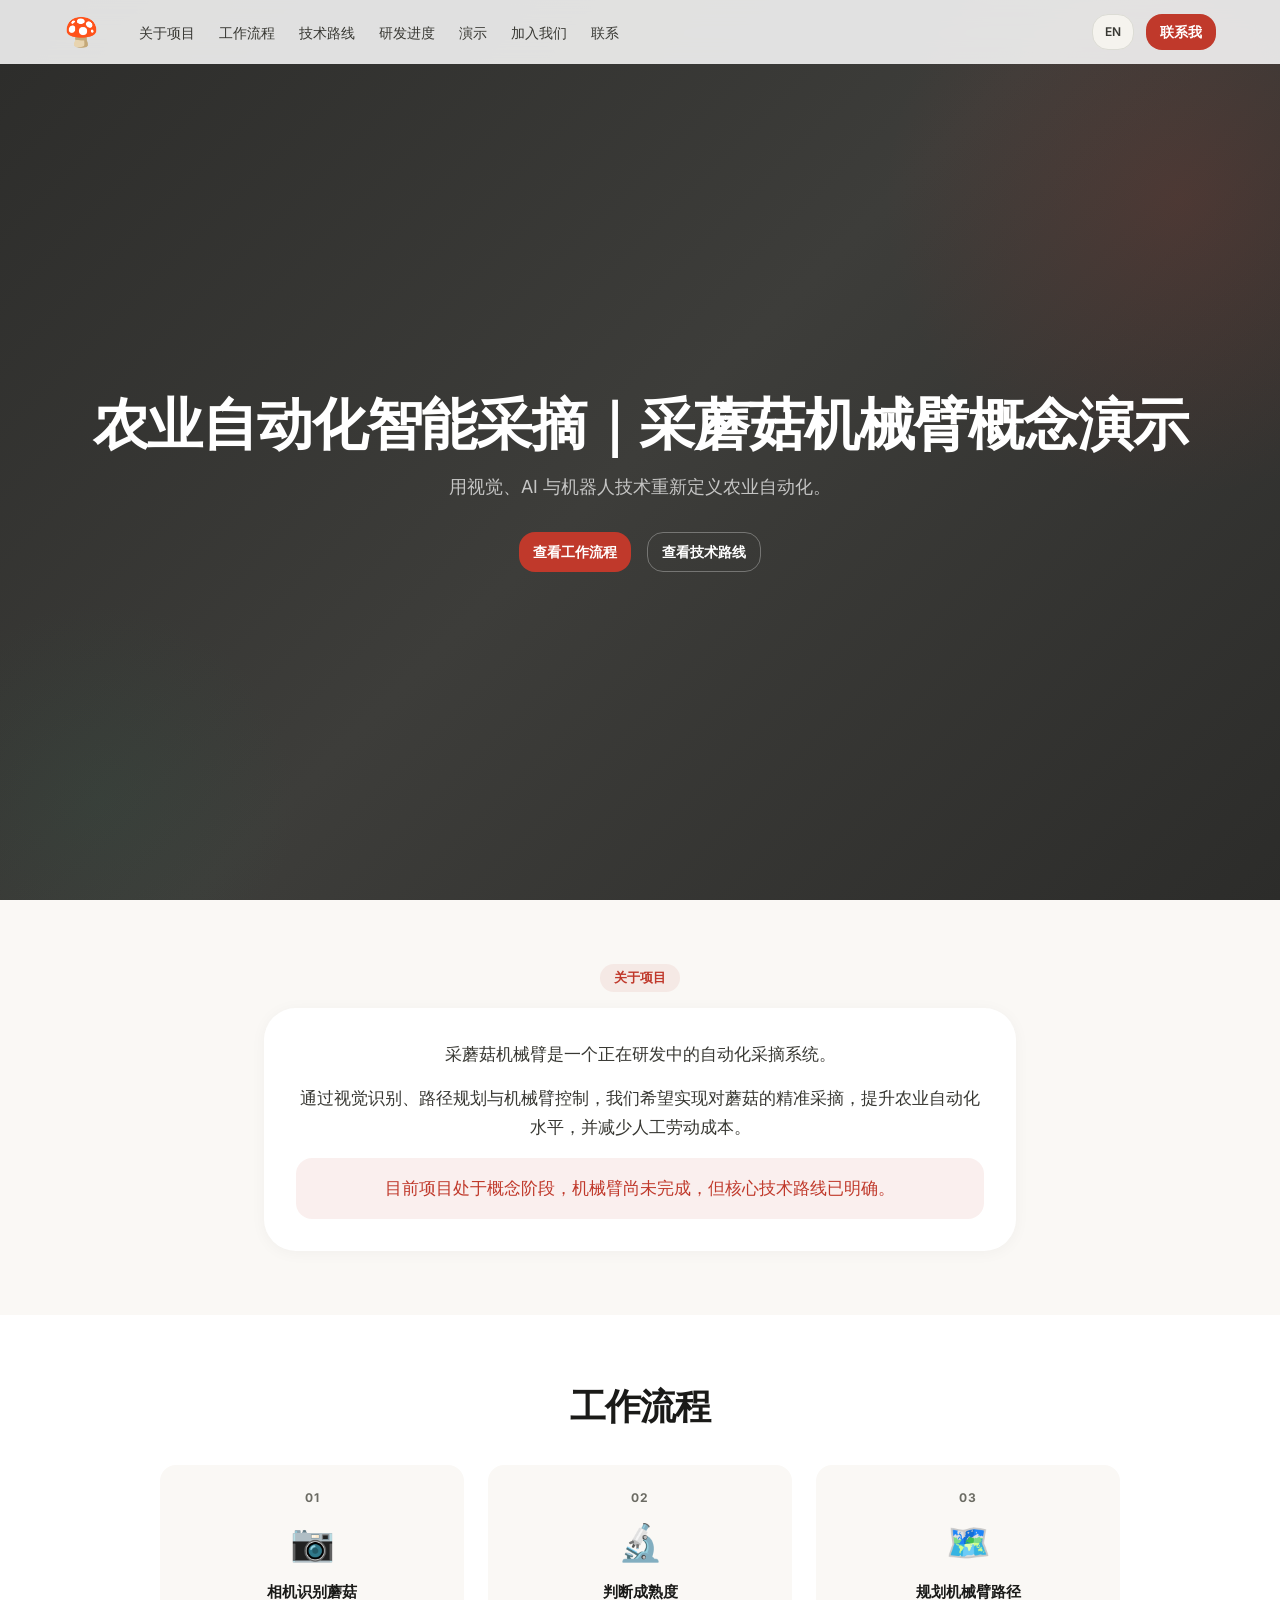
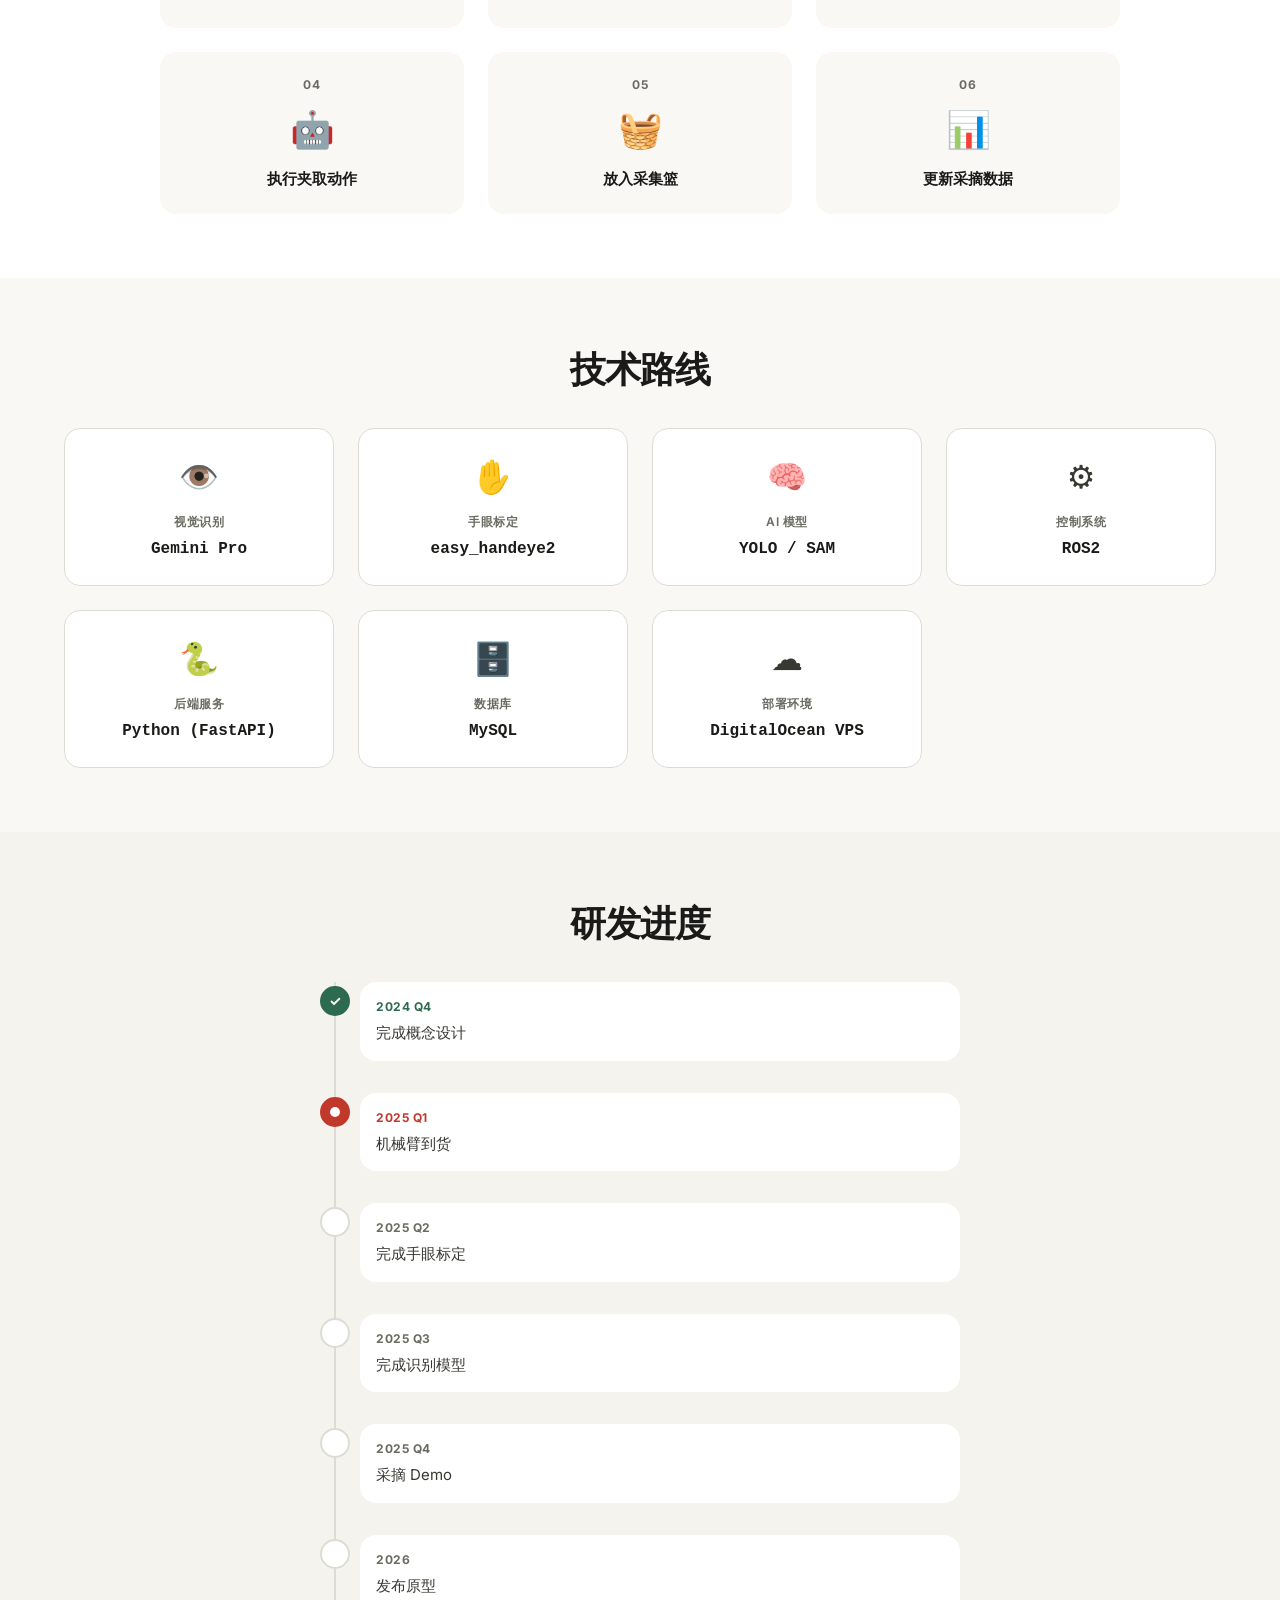
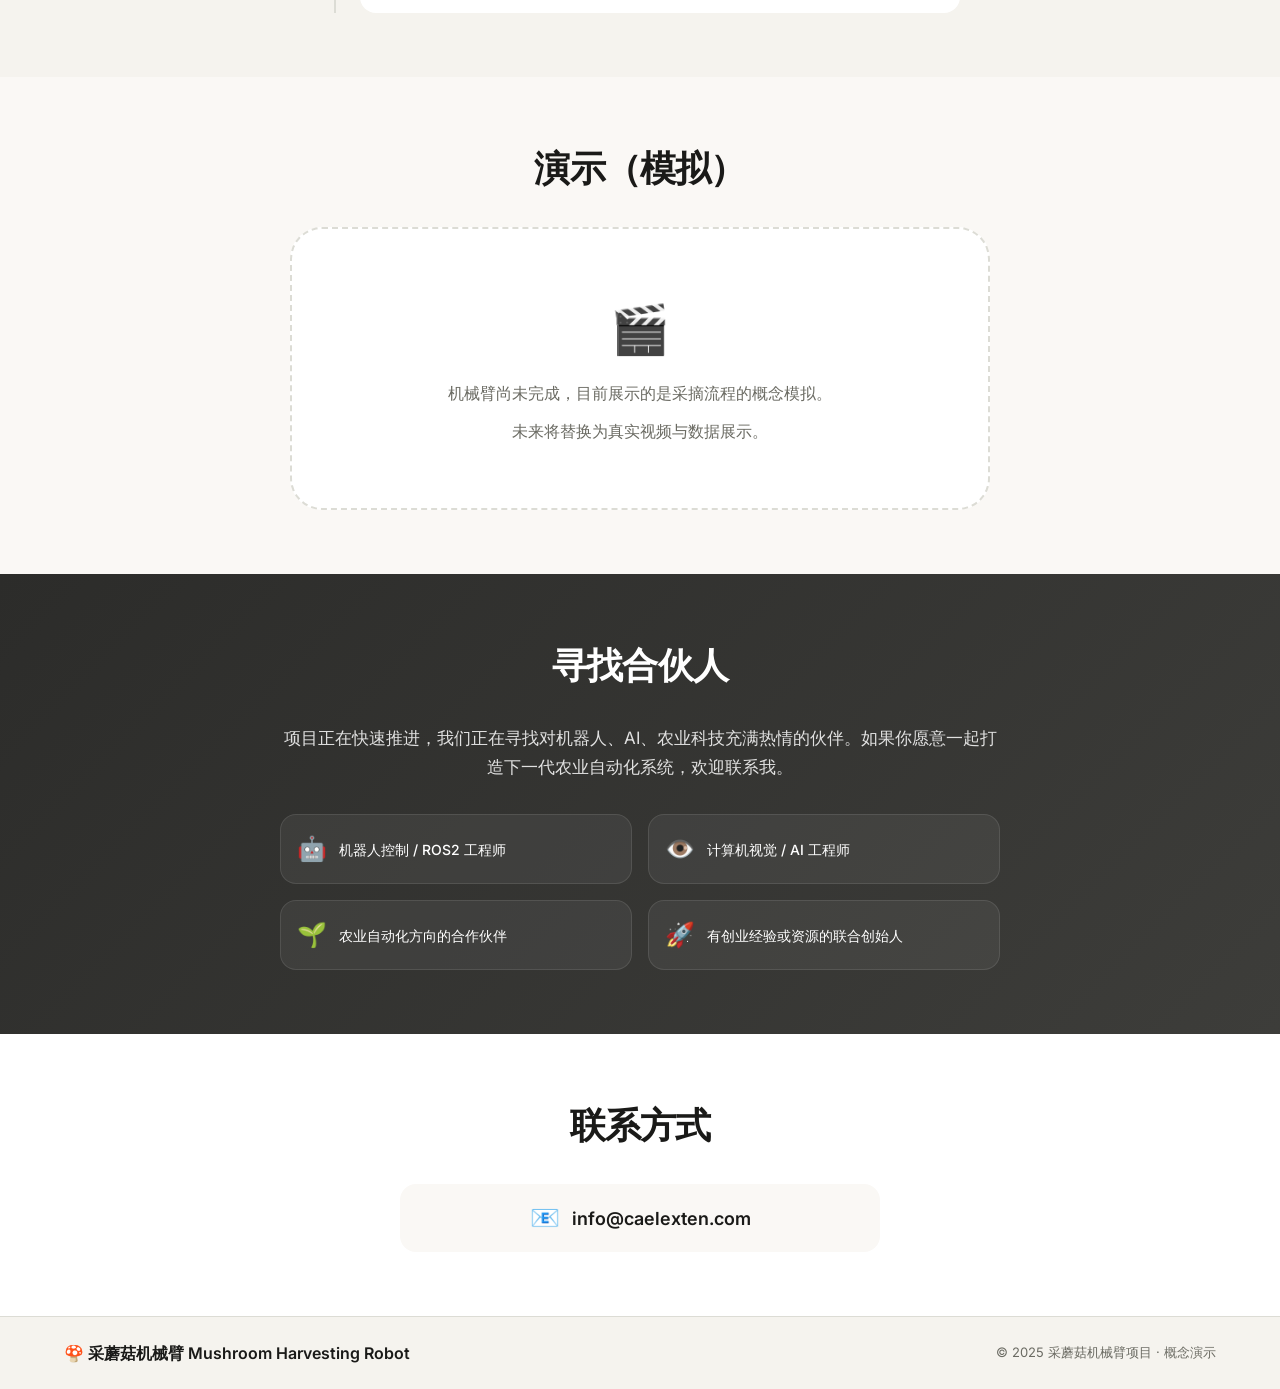
==== index.html @ 92756689 "111" ====
<!DOCTYPE html>
<html lang="zh-CN" data-lang="zh">
<head>
  <meta charset="UTF-8">
  <meta name="viewport" content="width=device-width, initial-scale=1.0">
  <meta name="robots" content="index, follow, max-image-preview:large, max-snippet:-1, max-video-preview:-1">
  <meta name="msvalidate.01" content="AE6132484C57C411E33B8E9FCBE9F2F6">
  <meta name="referrer" content="strict-origin-when-cross-origin">
  
  
  <meta name="keywords" content="采蘑菇机械臂, 农业自动化, 智能采摘, 设施农业, 农业机器人, 蘑菇采摘机器人, 视觉识别, AI 农业, ROS2, mushroom harvesting robot, agricultural automation, smart farming, computer vision, FastAPI, MySQL">
  <meta name="theme-color" content="#c0392b">
  <meta name="color-scheme" content="light">
  <meta name="apple-mobile-web-app-title" content="采蘑菇机械臂">
  <meta name="application-name" content="Mushroom Harvesting Robot">
  <title data-i18n="page.title">农业自动化智能采摘｜采蘑菇机械臂概念演示 | Mushroom Harvesting Robot</title>
  <meta name="description" content="面向农业自动化的采蘑菇机械臂概念演示：融合视觉识别、AI 与 ROS2 机器人控制，展示设施农业智能蘑菇采摘的技术路线、工作流程与研发进度。">
  <meta property="og:locale" content="zh_CN">
  <meta property="og:locale:alternate" content="en_US">
  <meta property="og:type" content="website">
  <meta property="og:url" content="https://caelexten.com/">
  <meta property="og:title" content="农业自动化智能采摘｜采蘑菇机械臂概念演示">
  <meta property="og:description" content="面向农业自动化的采蘑菇机械臂概念演示：融合视觉识别、AI 与 ROS2 机器人控制，展示设施农业智能蘑菇采摘的技术路线与研发进度。">
  <meta property="og:site_name" content="Mushroom Harvesting Robot">
  <meta name="twitter:card" content="summary">
  <meta name="twitter:url" content="https://caelexten.com/">
  <meta name="twitter:title" content="农业自动化智能采摘｜采蘑菇机械臂概念演示">
  <meta name="twitter:description" content="面向农业自动化的智能蘑菇采摘机器人概念演示：视觉识别、AI 与 ROS2 驱动的设施农业自动化方案。">
  <meta name="author" content="Mushroom Harvesting Robot Team">
  <link rel="alternate" href="https://caelexten.com/" hreflang="zh-CN">
  <link rel="alternate" href="https://caelexten.com/en/" hreflang="en">
  <link rel="canonical" href="https://caelexten.com/">
  <script type="application/ld+json">
    {
      "@context": "https://schema.org",
      "@graph": [
        {
          "@type": "WebSite",
          "@id": "https://caelexten.com/#website",
          "name": "Mushroom Harvesting Robot",
          "url": "https://caelexten.com/",
          "description": "面向农业自动化的采蘑菇机械臂概念演示：视觉识别、AI 与 ROS2 机器人技术驱动的设施农业智能采摘方案。",
          "inLanguage": ["zh-CN", "en"],
          "publisher": {
            "@type": "Organization",
            "name": "Mushroom Harvesting Robot",
            "url": "https://caelexten.com/",
            "email": "mailto:info@caelexten.com"
          }
        },
        {
          "@type": "WebPage",
          "@id": "https://caelexten.com/#webpage",
          "url": "https://caelexten.com/",
          "name": "农业自动化智能采摘｜采蘑菇机械臂概念演示",
          "description": "面向农业自动化的采蘑菇机械臂概念演示：融合视觉识别、AI 与 ROS2 机器人控制，展示设施农业智能蘑菇采摘的技术路线与研发进度。",
          "isPartOf": { "@id": "https://caelexten.com/#website" },
          "inLanguage": "zh-CN",
          "about": {
            "@type": "Thing",
            "name": "农业自动化与设施农业智能采摘",
            "description": "基于机器人与视觉 AI 的蘑菇自动化采收与数据化管理"
          }
        }
      ]
    }
  </script>
  <link rel="preconnect" href="https://fonts.googleapis.com">
  <link rel="preconnect" href="https://fonts.gstatic.com" crossorigin>
  <link href="https://fonts.googleapis.com/css2?family=Inter:wght@400;500;600;700&display=swap" rel="stylesheet">
  <link rel="stylesheet" href="css/style.css">

  <title>Mushroom Harvesting Robot | AI Agricultural Automation | Caelexten</title>

<meta name="description" content="Caelexten develops AI-driven mushroom harvesting robots. Integrating ROS2, YOLO, and Gemini Pro for precise, automated agricultural solutions in Ontario, Canada.">

<meta name="keywords" content="Mushroom Harvesting Robot, Agricultural Automation, ROS2 Robotics, AI Farming Canada, Computer Vision Agriculture, YOLO Mushroom Detection">

<meta name="geo.region" content="CA-ON" />
<meta name="geo.placename" content="St. Catharines" />
</head>
<body>

  <!-- ===== Sticky Top Nav ===== -->
  <nav class="primary-nav" id="topNav">
    <div class="nav-inner">
      <button class="hamburger" id="hamburgerBtn" aria-label="Menu">
        <span></span><span></span><span></span>
      </button>
      <a class="nav-logo" href="#" data-i18n="nav.logo_alt" data-i18n-attr="aria-label"><span aria-hidden="true">🍄</span></a>
      <ul class="nav-links" id="navLinks">
        <li><a href="#about" data-i18n="nav.about">关于项目</a></li>
        <li><a href="#workflow" data-i18n="nav.workflow">工作流程</a></li>
        <li><a href="#techstack" data-i18n="nav.techstack">技术路线</a></li>
        <li><a href="#timeline" data-i18n="nav.timeline">研发进度</a></li>
        <li><a href="#demo" data-i18n="nav.demo">演示</a></li>
        <li><a href="#join" data-i18n="nav.join">加入我们</a></li>
        <li><a href="#contact" data-i18n="nav.contact">联系</a></li>
      </ul>
      <div class="nav-right">
        <button class="lang-toggle" id="langToggle" aria-label="Switch language">EN</button>
        <a href="#contact" class="btn btn-primary btn-sm" data-i18n="nav.cta">联系我</a>
      </div>
    </div>
  </nav>

  <main id="mainContent" role="main">
    <!-- ===== Hero Section ===== -->
    <header class="hero" id="hero">
      <div class="hero-bg" aria-hidden="true"></div>
      <div class="container hero-content">
        <h1 class="hero-title" data-i18n="hero.title">农业自动化智能采摘｜采蘑菇机械臂概念演示</h1>
        <p class="hero-subtitle" data-i18n="hero.subtitle">用视觉、AI 与机器人技术重新定义农业自动化。</p>
      <div class="hero-actions">
        <a href="#workflow" class="btn btn-primary" data-i18n="hero.btn1">查看工作流程</a>
        <a href="#techstack" class="btn btn-secondary" data-i18n="hero.btn2">查看技术路线</a>
      </div>
    </div>
  </header>

  <!-- ===== About Section ===== -->
  <section class="section section-about" id="about">
    <div class="container">
      <div class="section-label" data-i18n="about.label">关于项目</div>
      <div class="about-card">
        <p class="about-text" data-i18n="about.p1">
          采蘑菇机械臂是一个正在研发中的自动化采摘系统。
        </p>
        <p class="about-text" data-i18n="about.p2">
          通过视觉识别、路径规划与机械臂控制，我们希望实现对蘑菇的精准采摘，
          提升农业自动化水平，并减少人工劳动成本。
        </p>
        <p class="about-text about-text-highlight" data-i18n="about.p3">
          目前项目处于概念阶段，机械臂尚未完成，但核心技术路线已明确。
        </p>
      </div>
    </div>
  </section>

  <!-- ===== Workflow Section ===== -->
  <section class="section section-workflow" id="workflow">
    <div class="container">
      <h2 class="section-title" data-i18n="workflow.title">工作流程</h2>
      <div class="workflow-steps">
        <div class="workflow-step">
          <div class="step-num">01</div>
          <div class="step-icon" role="img" data-i18n="workflow.step1_alt" data-i18n-attr="aria-label">📷</div>
          <div class="step-text" data-i18n="workflow.step1">相机识别蘑菇</div>
        </div>
        <div class="workflow-step">
          <div class="step-num">02</div>
          <div class="step-icon" role="img" data-i18n="workflow.step2_alt" data-i18n-attr="aria-label">🔬</div>
          <div class="step-text" data-i18n="workflow.step2">判断成熟度</div>
        </div>
        <div class="workflow-step">
          <div class="step-num">03</div>
          <div class="step-icon" role="img" data-i18n="workflow.step3_alt" data-i18n-attr="aria-label">🗺️</div>
          <div class="step-text" data-i18n="workflow.step3">规划机械臂路径</div>
        </div>
        <div class="workflow-step">
          <div class="step-num">04</div>
          <div class="step-icon" role="img" data-i18n="workflow.step4_alt" data-i18n-attr="aria-label">🤖</div>
          <div class="step-text" data-i18n="workflow.step4">执行夹取动作</div>
        </div>
        <div class="workflow-step">
          <div class="step-num">05</div>
          <div class="step-icon" role="img" data-i18n="workflow.step5_alt" data-i18n-attr="aria-label">🧺</div>
          <div class="step-text" data-i18n="workflow.step5">放入采集篮</div>
        </div>
        <div class="workflow-step">
          <div class="step-num">06</div>
          <div class="step-icon" role="img" data-i18n="workflow.step6_alt" data-i18n-attr="aria-label">📊</div>
          <div class="step-text" data-i18n="workflow.step6">更新采摘数据</div>
        </div>
      </div>
    </div>
  </section>

  <!-- ===== Tech Stack Section ===== -->
  <section class="section section-techstack" id="techstack">
    <div class="container">
      <h2 class="section-title" data-i18n="techstack.title">技术路线</h2>
      <div class="tech-grid">
        <div class="tech-card">
          <div class="tech-icon" role="img" data-i18n="techstack.item1_alt" data-i18n-attr="aria-label">👁️</div>
          <div class="tech-label" data-i18n="techstack.item1_label">视觉识别</div>
          <div class="tech-value">Gemini Pro</div>
        </div>
        <div class="tech-card">
          <div class="tech-icon" role="img" data-i18n="techstack.item2_alt" data-i18n-attr="aria-label">✋</div>
          <div class="tech-label" data-i18n="techstack.item2_label">手眼标定</div>
          <div class="tech-value">easy_handeye2</div>
        </div>
        <div class="tech-card">
          <div class="tech-icon" role="img" data-i18n="techstack.item3_alt" data-i18n-attr="aria-label">🧠</div>
          <div class="tech-label" data-i18n="techstack.item3_label">AI 模型</div>
          <div class="tech-value">YOLO / SAM</div>
        </div>
        <div class="tech-card">
          <div class="tech-icon" role="img" data-i18n="techstack.item4_alt" data-i18n-attr="aria-label">⚙️</div>
          <div class="tech-label" data-i18n="techstack.item4_label">控制系统</div>
          <div class="tech-value">ROS2</div>
        </div>
        <div class="tech-card">
          <div class="tech-icon" role="img" data-i18n="techstack.item5_alt" data-i18n-attr="aria-label">🐍</div>
          <div class="tech-label" data-i18n="techstack.item5_label">后端服务</div>
          <div class="tech-value">Python (FastAPI)</div>
        </div>
        <div class="tech-card">
          <div class="tech-icon" role="img" data-i18n="techstack.item6_alt" data-i18n-attr="aria-label">🗄️</div>
          <div class="tech-label" data-i18n="techstack.item6_label">数据库</div>
          <div class="tech-value">MySQL</div>
        </div>
        <div class="tech-card">
          <div class="tech-icon" role="img" data-i18n="techstack.item7_alt" data-i18n-attr="aria-label">☁️</div>
          <div class="tech-label" data-i18n="techstack.item7_label">部署环境</div>
          <div class="tech-value">DigitalOcean VPS</div>
        </div>
      </div>
    </div>
  </section>

  <!-- ===== Timeline Section ===== -->
  <section class="section section-timeline" id="timeline">
    <div class="container">
      <h2 class="section-title" data-i18n="timeline.title">研发进度</h2>
      <div class="timeline">
        <div class="timeline-item completed">
          <div class="tl-dot"></div>
          <div class="tl-content">
            <div class="tl-date">2024 Q4</div>
            <div class="tl-text" data-i18n="timeline.item1">完成概念设计</div>
          </div>
        </div>
        <div class="timeline-item active">
          <div class="tl-dot"></div>
          <div class="tl-content">
            <div class="tl-date">2025 Q1</div>
            <div class="tl-text" data-i18n="timeline.item2">机械臂到货</div>
          </div>
        </div>
        <div class="timeline-item">
          <div class="tl-dot"></div>
          <div class="tl-content">
            <div class="tl-date">2025 Q2</div>
            <div class="tl-text" data-i18n="timeline.item3">完成手眼标定</div>
          </div>
        </div>
        <div class="timeline-item">
          <div class="tl-dot"></div>
          <div class="tl-content">
            <div class="tl-date">2025 Q3</div>
            <div class="tl-text" data-i18n="timeline.item4">完成识别模型</div>
          </div>
        </div>
        <div class="timeline-item">
          <div class="tl-dot"></div>
          <div class="tl-content">
            <div class="tl-date">2025 Q4</div>
            <div class="tl-text" data-i18n="timeline.item5">采摘 Demo</div>
          </div>
        </div>
        <div class="timeline-item">
          <div class="tl-dot"></div>
          <div class="tl-content">
            <div class="tl-date">2026</div>
            <div class="tl-text" data-i18n="timeline.item6">发布原型</div>
          </div>
        </div>
      </div>
    </div>
  </section>

  <!-- ===== Demo Section ===== -->
  <section class="section section-demo" id="demo">
    <div class="container">
      <h2 class="section-title" data-i18n="demo.title">演示（模拟）</h2>
      <div class="demo-container">
        <div class="demo-placeholder">
          <div class="demo-icon" role="img" data-i18n="demo.icon_alt" data-i18n-attr="aria-label">🎬</div>
          <p class="demo-text" data-i18n="demo.p1">
            机械臂尚未完成，目前展示的是采摘流程的概念模拟。
          </p>
          <p class="demo-text" data-i18n="demo.p2">
            未来将替换为真实视频与数据展示。
          </p>
        </div>
      </div>
    </div>
  </section>

  <!-- ===== Join Us Section ===== -->
  <section class="section section-join" id="join">
    <div class="container">
      <h2 class="section-title" data-i18n="join.title">寻找合伙人</h2>
      <div class="join-card">
        <p class="join-lead" data-i18n="join.lead">
          项目正在快速推进，我们正在寻找对机器人、AI、农业科技充满热情的伙伴。
          如果你愿意一起打造下一代农业自动化系统，欢迎联系我。
        </p>
        <div class="join-roles">
          <div class="join-role">
            <span class="role-icon" role="img" data-i18n="join.role1_alt" data-i18n-attr="aria-label">🤖</span>
            <span data-i18n="join.role1">机器人控制 / ROS2 工程师</span>
          </div>
          <div class="join-role">
            <span class="role-icon" role="img" data-i18n="join.role2_alt" data-i18n-attr="aria-label">👁️</span>
            <span data-i18n="join.role2">计算机视觉 / AI 工程师</span>
          </div>
          <div class="join-role">
            <span class="role-icon" role="img" data-i18n="join.role3_alt" data-i18n-attr="aria-label">🌱</span>
            <span data-i18n="join.role3">农业自动化方向的合作伙伴</span>
          </div>
          <div class="join-role">
            <span class="role-icon" role="img" data-i18n="join.role4_alt" data-i18n-attr="aria-label">🚀</span>
            <span data-i18n="join.role4">有创业经验或资源的联合创始人</span>
          </div>
        </div>
      </div>
    </div>
  </section>

  <!-- ===== Contact Section ===== -->
  <section class="section section-contact" id="contact">
    <div class="container">
      <h2 class="section-title" data-i18n="contact.title">联系方式</h2>
      <div class="contact-card">
        <div class="contact-item">
          <span class="contact-icon" role="img" data-i18n="contact.icon_alt" data-i18n-attr="aria-label">📧</span>
          <a href="mailto:info@caelexten.com" class="contact-email">info@caelexten.com</a>
        </div>
      </div>
    </div>
  </section>

  <!-- ===== Footer ===== -->
  </main>
  <footer class="footer">
    <div class="container">
      <div class="footer-inner">
        <div class="footer-brand"><span class="footer-brand-mark" aria-hidden="true">🍄</span> <span data-i18n="footer.brand">Mushroom Harvesting Robot</span></div>
        <div class="footer-copy" data-i18n="footer.copy">
          © 2025 采蘑菇机械臂项目 · 概念演示
        </div>
      </div>
    </div>
  </footer>

  <script src="js/translations.js"></script>
  <script src="js/main.js"></script>
</body>
</html>
---- css/style.css ----
/* ===== CSS Variables & Design Tokens ===== */
:root {
  /* Primary - Mushroom-inspired earthy red */
  --color-primary: #c0392b;
  --color-primary-hover: #a93226;
  --color-primary-light: rgba(192, 57, 43, 0.08);

  /* Surfaces */
  --color-canvas: #ffffff;
  --color-surface-soft: #faf8f5;
  --color-surface-card: #f5f3ee;
  --color-bg-alt: #f0ece6;
  --color-surface-dark: #2c2c2a;

  /* Text */
  --color-ink: #1a1a18;
  --color-body: #383833;
  --color-mute: #6b6b63;
  --color-ash: #9a9a93;
  --color-on-dark: #ffffff;

  /* Semantic */
  --color-hairline: #dcdcd5;
  --color-focus-outer: #435ee5;
  --color-success: #2d6a4f;

  /* Shape */
  --rounded-sm: 8px;
  --rounded-md: 16px;
  --rounded-lg: 32px;
  --rounded-full: 9999px;

  /* Spacing */
  --space-xs: 6px;
  --space-sm: 8px;
  --space-md: 12px;
  --space-lg: 16px;
  --space-xl: 24px;
  --space-xxl: 32px;
  --space-section: 64px;

  /* Typography */
  --font-family: 'Inter', -apple-system, system-ui, 'Segoe UI', Roboto, Helvetica Neue, Arial, sans-serif;
  --font-display: var(--font-family);

  /* Transitions */
  --transition-fast: 0.2s ease;
  --transition-smooth: 0.4s cubic-bezier(0.25, 0.1, 0.25, 1);

  /* Nav height */
  --nav-height: 64px;
}

/* ===== Reset ===== */
*, *::before, *::after {
  margin: 0;
  padding: 0;
  box-sizing: border-box;
}

html {
  scroll-behavior: smooth;
  font-size: 16px;
  -webkit-font-smoothing: antialiased;
  -moz-osx-font-smoothing: grayscale;
}

body {
  font-family: var(--font-family);
  color: var(--color-body);
  background: var(--color-surface-soft);
  line-height: 1.5;
}

img { max-width: 100%; display: block; }
a { color: inherit; text-decoration: none; }
ul { list-style: none; }

/* ===== Container ===== */
.container {
  width: 100%;
  max-width: 1200px;
  margin: 0 auto;
  padding: 0 var(--space-xl);
}

/* ===== Primary Nav ===== */
.primary-nav {
  position: fixed;
  top: 0;
  left: 0;
  right: 0;
  height: var(--nav-height);
  background: rgba(255, 255, 255, 0.85);
  backdrop-filter: blur(12px);
  -webkit-backdrop-filter: blur(12px);
  border-bottom: 1px solid transparent;
  z-index: 1000;
  transition: var(--transition-fast);
}

.primary-nav.scrolled {
  border-bottom-color: var(--color-hairline);
  background: rgba(255, 255, 255, 0.95);
  box-shadow: 0 1px 8px rgba(0,0,0,0.04);
}

.nav-inner {
  max-width: 1200px;
  margin: 0 auto;
  padding: 0 var(--space-xl);
  height: 100%;
  display: flex;
  align-items: center;
  gap: var(--space-lg);
}

.nav-logo {
  font-size: 28px;
  line-height: 1;
  flex-shrink: 0;
}

.nav-links {
  display: flex;
  gap: var(--space-xl);
  margin: 0 auto 0 var(--space-xl);
}

.nav-links a {
  font-size: 14px;
  font-weight: 500;
  color: var(--color-body);
  white-space: nowrap;
  transition: color var(--transition-fast);
  position: relative;
}

.nav-links a::after {
  content: '';
  position: absolute;
  bottom: -4px;
  left: 0;
  right: 0;
  height: 2px;
  background: var(--color-primary);
  transform: scaleX(0);
  transition: transform var(--transition-fast);
}

.nav-links a:hover {
  color: var(--color-primary);
}

.nav-links a:hover::after {
  transform: scaleX(1);
}

.nav-right {
  display: flex;
  align-items: center;
  gap: var(--space-md);
  flex-shrink: 0;
}

/* ===== Buttons ===== */
.btn {
  display: inline-flex;
  align-items: center;
  justify-content: center;
  padding: 6px 14px;
  height: 40px;
  border-radius: var(--rounded-md);
  font-family: var(--font-family);
  font-size: 14px;
  font-weight: 700;
  line-height: 1;
  border: none;
  cursor: pointer;
  transition: all var(--transition-fast);
  white-space: nowrap;
}

.btn-sm {
  height: 36px;
  padding: 4px 14px;
  font-size: 14px;
}

.btn-primary {
  background: var(--color-primary);
  color: #fff;
}

.btn-primary:hover {
  background: var(--color-primary-hover);
}

.btn-secondary {
  background: var(--color-bg-alt);
  color: var(--color-ink);
  border: 1px solid transparent;
}

.btn-secondary:hover {
  background: var(--color-hairline);
  border-color: var(--color-ash);
}

/* ===== Lang Toggle ===== */
.lang-toggle {
  background: var(--color-surface-card);
  border: 1px solid var(--color-hairline);
  border-radius: var(--rounded-md);
  height: 36px;
  padding: 0 12px;
  font-family: var(--font-family);
  font-size: 12px;
  font-weight: 600;
  color: var(--color-body);
  cursor: pointer;
  transition: var(--transition-fast);
}

.lang-toggle:hover {
  background: var(--color-bg-alt);
  border-color: var(--color-ash);
}

/* ===== Hamburger ===== */
.hamburger {
  display: none;
  flex-direction: column;
  gap: 5px;
  background: none;
  border: none;
  cursor: pointer;
  padding: 4px;
  width: 32px;
  height: 32px;
  justify-content: center;
}

.hamburger span {
  display: block;
  width: 24px;
  height: 2px;
  background: var(--color-ink);
  border-radius: 2px;
  transition: var(--transition-fast);
}

.hamburger.open span:nth-child(1) {
  transform: rotate(45deg) translate(5px, 5px);
}
.hamburger.open span:nth-child(2) {
  opacity: 0;
}
.hamburger.open span:nth-child(3) {
  transform: rotate(-45deg) translate(5px, -5px);
}

/* ===== Hero Section ===== */
.hero {
  min-height: 100vh;
  display: flex;
  align-items: center;
  justify-content: center;
  position: relative;
  padding-top: var(--nav-height);
  overflow: hidden;
  background: linear-gradient(135deg, #2c2c2a 0%, #3d3d3a 50%, #2c2c2a 100%);
}

.hero-bg {
  position: absolute;
  inset: 0;
  overflow: hidden;
}

.hero-bg::before {
  content: '';
  position: absolute;
  width: 600px;
  height: 600px;
  border-radius: 50%;
  background: radial-gradient(circle, rgba(192, 57, 43, 0.15) 0%, transparent 70%);
  top: -100px;
  right: -200px;
  animation: float 12s ease-in-out infinite;
}

.hero-bg::after {
  content: '';
  position: absolute;
  width: 400px;
  height: 400px;
  border-radius: 50%;
  background: radial-gradient(circle, rgba(45, 106, 79, 0.12) 0%, transparent 70%);
  bottom: -100px;
  left: -100px;
  animation: float 15s ease-in-out infinite reverse;
}

@keyframes float {
  0%, 100% { transform: translate(0, 0); }
  50% { transform: translate(30px, -30px); }
}

.hero-content {
  position: relative;
  z-index: 1;
  text-align: center;
  padding: var(--space-xxl) 0;
}

.hero-title {
  font-family: var(--font-display);
  font-size: 56px;
  font-weight: 700;
  line-height: 1.15;
  letter-spacing: -1.2px;
  color: var(--color-on-dark);
  margin-bottom: var(--space-lg);
}

.hero-subtitle {
  font-size: 18px;
  color: rgba(255, 255, 255, 0.7);
  max-width: 600px;
  margin: 0 auto var(--space-xxl);
  line-height: 1.5;
}

.hero-actions {
  display: flex;
  gap: var(--space-lg);
  justify-content: center;
  flex-wrap: wrap;
}

.hero-actions .btn-primary {
  background: var(--color-primary);
  color: #fff;
}

.hero-actions .btn-secondary {
  background: transparent;
  border: 1px solid rgba(255, 255, 255, 0.3);
  color: var(--color-on-dark);
}

.hero-actions .btn-secondary:hover {
  background: rgba(255, 255, 255, 0.1);
  border-color: rgba(255, 255, 255, 0.5);
}

/* ===== Section Base ===== */
.section {
  padding: var(--space-section) 0;
}

.section-title {
  font-size: 36px;
  font-weight: 700;
  letter-spacing: -0.8px;
  color: var(--color-ink);
  text-align: center;
  margin-bottom: var(--space-xxl);
}

.section-label {
  display: inline-block;
  background: var(--color-primary-light);
  color: var(--color-primary);
  font-size: 13px;
  font-weight: 600;
  padding: 4px 14px;
  border-radius: var(--rounded-full);
  margin-bottom: var(--space-lg);
}

/* ===== About ===== */
.section-about .container {
  text-align: center;
  max-width: 800px;
}

.about-card {
  background: var(--color-canvas);
  border-radius: var(--rounded-lg);
  padding: var(--space-xxl);
  box-shadow: 0 2px 16px rgba(0,0,0,0.04);
}

.about-text {
  font-size: 17px;
  color: var(--color-body);
  line-height: 1.7;
  margin-bottom: var(--space-lg);
}

.about-text:last-child {
  margin-bottom: 0;
}

.about-text-highlight {
  background: var(--color-primary-light);
  border-radius: var(--rounded-md);
  padding: var(--space-lg);
  color: var(--color-primary);
  font-weight: 500;
}

/* ===== Workflow ===== */
.section-workflow {
  background: var(--color-canvas);
}

.workflow-steps {
  display: grid;
  grid-template-columns: repeat(3, 1fr);
  gap: var(--space-xl);
  max-width: 960px;
  margin: 0 auto;
}

.workflow-step {
  background: var(--color-surface-soft);
  border-radius: var(--rounded-md);
  padding: var(--space-xl);
  text-align: center;
  transition: transform var(--transition-fast), box-shadow var(--transition-fast);
  position: relative;
}

.workflow-step:hover {
  transform: translateY(-4px);
  box-shadow: 0 8px 24px rgba(0,0,0,0.06);
}

.step-num {
  font-size: 12px;
  font-weight: 700;
  color: var(--color-mute);
  letter-spacing: 1px;
  margin-bottom: var(--space-sm);
}

.step-icon {
  font-size: 36px;
  margin-bottom: var(--space-md);
}

.step-text {
  font-size: 15px;
  font-weight: 600;
  color: var(--color-ink);
}

/* ===== Tech Stack ===== */
.tech-grid {
  display: grid;
  grid-template-columns: repeat(auto-fill, minmax(220px, 1fr));
  gap: var(--space-xl);
}

.tech-card {
  background: var(--color-canvas);
  border-radius: var(--rounded-md);
  padding: var(--space-xl);
  text-align: center;
  border: 1px solid var(--color-hairline);
  transition: transform var(--transition-fast), box-shadow var(--transition-fast);
}

.tech-card:hover {
  transform: translateY(-3px);
  box-shadow: 0 8px 24px rgba(0,0,0,0.06);
}

.tech-icon {
  font-size: 32px;
  margin-bottom: var(--space-md);
}

.tech-label {
  font-size: 12px;
  font-weight: 600;
  color: var(--color-mute);
  text-transform: uppercase;
  letter-spacing: 0.5px;
  margin-bottom: var(--space-xs);
}

.tech-value {
  font-size: 16px;
  font-weight: 600;
  color: var(--color-ink);
  font-family: 'SF Mono', 'Fira Code', 'Cascadia Code', monospace;
}

/* ===== Timeline ===== */
.section-timeline {
  background: var(--color-surface-card);
}

.timeline {
  max-width: 640px;
  margin: 0 auto;
  position: relative;
  padding-left: 40px;
}

.timeline::before {
  content: '';
  position: absolute;
  left: 14px;
  top: 0;
  bottom: 0;
  width: 2px;
  background: var(--color-hairline);
}

.timeline-item {
  position: relative;
  padding-bottom: var(--space-xxl);
}

.timeline-item:last-child {
  padding-bottom: 0;
}

.tl-dot {
  position: absolute;
  left: -40px;
  top: 4px;
  width: 30px;
  height: 30px;
  border-radius: 50%;
  background: var(--color-canvas);
  border: 2px solid var(--color-hairline);
  display: flex;
  align-items: center;
  justify-content: center;
}

.timeline-item.completed .tl-dot {
  background: var(--color-success);
  border-color: var(--color-success);
}

.timeline-item.completed .tl-dot::after {
  content: '✓';
  color: #fff;
  font-size: 14px;
  font-weight: 700;
}

.timeline-item.active .tl-dot {
  background: var(--color-primary);
  border-color: var(--color-primary);
}

.timeline-item.active .tl-dot::after {
  content: '';
  width: 10px;
  height: 10px;
  background: #fff;
  border-radius: 50%;
  animation: pulse 2s ease-in-out infinite;
}

@keyframes pulse {
  0%, 100% { transform: scale(1); opacity: 1; }
  50% { transform: scale(1.4); opacity: 0.6; }
}

.tl-content {
  background: var(--color-canvas);
  border-radius: var(--rounded-md);
  padding: var(--space-lg);
}

.tl-date {
  font-size: 12px;
  font-weight: 700;
  color: var(--color-mute);
  text-transform: uppercase;
  letter-spacing: 0.5px;
  margin-bottom: var(--space-xs);
}

.timeline-item.completed .tl-date {
  color: var(--color-success);
}

.timeline-item.active .tl-date {
  color: var(--color-primary);
}

.tl-text {
  font-size: 15px;
  color: var(--color-body);
}

/* ===== Demo ===== */
.section-demo {
  background: var(--color-surface-soft);
}

.demo-container {
  max-width: 700px;
  margin: 0 auto;
}

.demo-placeholder {
  background: var(--color-canvas);
  border: 2px dashed var(--color-hairline);
  border-radius: var(--rounded-lg);
  padding: var(--space-section) var(--space-xxl);
  text-align: center;
}

.demo-icon {
  font-size: 48px;
  margin-bottom: var(--space-lg);
}

.demo-text {
  font-size: 16px;
  color: var(--color-mute);
  line-height: 1.6;
  margin-bottom: var(--space-md);
}

.demo-text:last-child {
  margin-bottom: 0;
}

/* ===== Join Us ===== */
.section-join {
  background: linear-gradient(135deg, #2c2c2a 0%, #3d3d3a 100%);
}

.section-join .section-title {
  color: var(--color-on-dark);
}

.join-card {
  max-width: 720px;
  margin: 0 auto;
}

.join-lead {
  font-size: 17px;
  color: rgba(255, 255, 255, 0.85);
  line-height: 1.7;
  text-align: center;
  margin-bottom: var(--space-xxl);
}

.join-roles {
  display: grid;
  grid-template-columns: repeat(2, 1fr);
  gap: var(--space-lg);
}

.join-role {
  background: rgba(255, 255, 255, 0.06);
  backdrop-filter: blur(8px);
  border: 1px solid rgba(255, 255, 255, 0.1);
  border-radius: var(--rounded-md);
  padding: var(--space-lg);
  display: flex;
  align-items: center;
  gap: var(--space-md);
  font-size: 14px;
  font-weight: 500;
  color: var(--color-on-dark);
  transition: background var(--transition-fast);
}

.join-role:hover {
  background: rgba(255, 255, 255, 0.1);
}

.role-icon {
  font-size: 24px;
  flex-shrink: 0;
}

/* ===== Contact ===== */
.section-contact {
  background: var(--color-canvas);
}

.contact-card {
  max-width: 480px;
  margin: 0 auto;
  text-align: center;
}

.contact-item {
  display: flex;
  align-items: center;
  justify-content: center;
  gap: var(--space-md);
  background: var(--color-surface-soft);
  border-radius: var(--rounded-md);
  padding: var(--space-lg) var(--space-xl);
}

.contact-icon {
  font-size: 24px;
}

.contact-email {
  font-size: 18px;
  font-weight: 600;
  color: var(--color-ink);
  transition: color var(--transition-fast);
}

.contact-email:hover {
  color: var(--color-primary);
}

/* ===== Footer ===== */
.footer {
  background: var(--color-surface-card);
  border-top: 1px solid var(--color-hairline);
  padding: var(--space-xl) 0;
}

.footer-inner {
  display: flex;
  justify-content: space-between;
  align-items: center;
  gap: var(--space-lg);
}

.footer-brand {
  font-size: 16px;
  font-weight: 600;
  color: var(--color-ink);
}

.footer-copy {
  font-size: 13px;
  color: var(--color-mute);
}

/* ===== Scroll Animation ===== */
.animate-in {
  opacity: 0;
  transform: translateY(24px);
  animation: fadeInUp 0.6s ease forwards;
}

@keyframes fadeInUp {
  to {
    opacity: 1;
    transform: translateY(0);
  }
}

.about-card,
.workflow-step,
.tech-card,
.timeline-item,
.demo-placeholder,
.join-card,
.contact-card {
  opacity: 0;
  transform: translateY(24px);
  transition: opacity 0.6s ease, transform 0.6s ease;
}

.about-card.animate-in,
.workflow-step.animate-in,
.tech-card.animate-in,
.timeline-item.animate-in,
.demo-placeholder.animate-in,
.join-card.animate-in,
.contact-card.animate-in {
  opacity: 1;
  transform: translateY(0);
}

/* ===== Responsive ===== */
@media (max-width: 1024px) {
  .hero-title {
    font-size: 44px;
  }
  .section-title {
    font-size: 30px;
  }
  .workflow-steps {
    grid-template-columns: repeat(2, 1fr);
  }
}

@media (max-width: 768px) {
  .hamburger {
    display: flex;
  }

  .nav-links {
    position: fixed;
    top: var(--nav-height);
    left: 0;
    right: 0;
    background: var(--color-canvas);
    flex-direction: column;
    padding: var(--space-xl);
    gap: var(--space-lg);
    border-bottom: 1px solid var(--color-hairline);
    transform: translateY(-100%);
    opacity: 0;
    pointer-events: none;
    transition: all var(--transition-smooth);
    margin: 0;
  }

  .nav-links.open {
    transform: translateY(0);
    opacity: 1;
    pointer-events: all;
  }

  .nav-links a {
    font-size: 16px;
  }

  .hero-title {
    font-size: 34px;
    letter-spacing: -0.5px;
  }

  .hero-subtitle {
    font-size: 16px;
  }

  .section {
    padding: 48px 0;
  }

  .section-title {
    font-size: 26px;
    margin-bottom: var(--space-xl);
  }

  .workflow-steps {
    grid-template-columns: 1fr;
    gap: var(--space-lg);
  }

  .tech-grid {
    grid-template-columns: repeat(2, 1fr);
    gap: var(--space-md);
  }

  .join-roles {
    grid-template-columns: 1fr;
  }

  .about-card {
    padding: var(--space-xl);
  }

  .footer-inner {
    flex-direction: column;
    text-align: center;
  }
}

@media (max-width: 480px) {
  .hero-title {
    font-size: 28px;
  }

  .hero-actions {
    flex-direction: column;
    align-items: stretch;
  }

  .hero-actions .btn {
    width: 100%;
  }

  .tech-grid {
    grid-template-columns: 1fr 1fr;
  }

  .demo-placeholder {
    padding: var(--space-xxl) var(--space-lg);
  }

  .contact-email {
    font-size: 15px;
  }
}
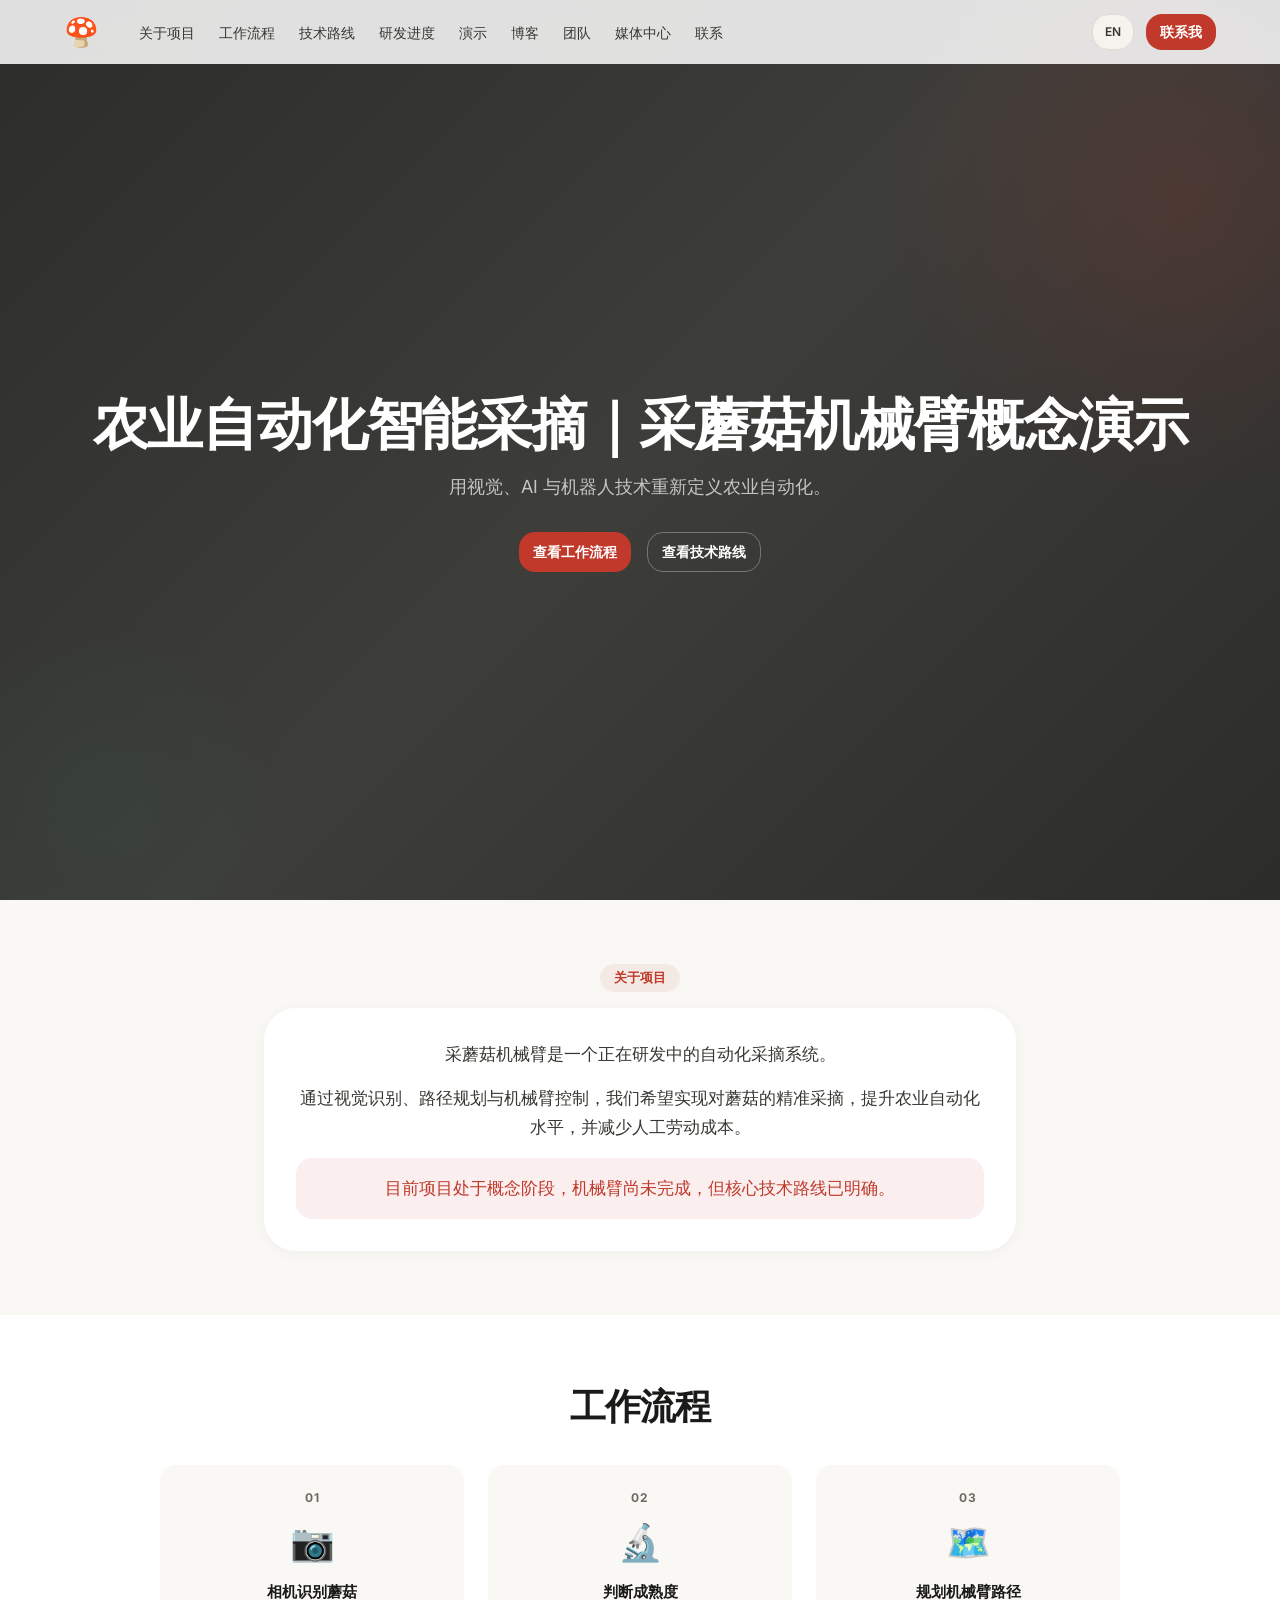
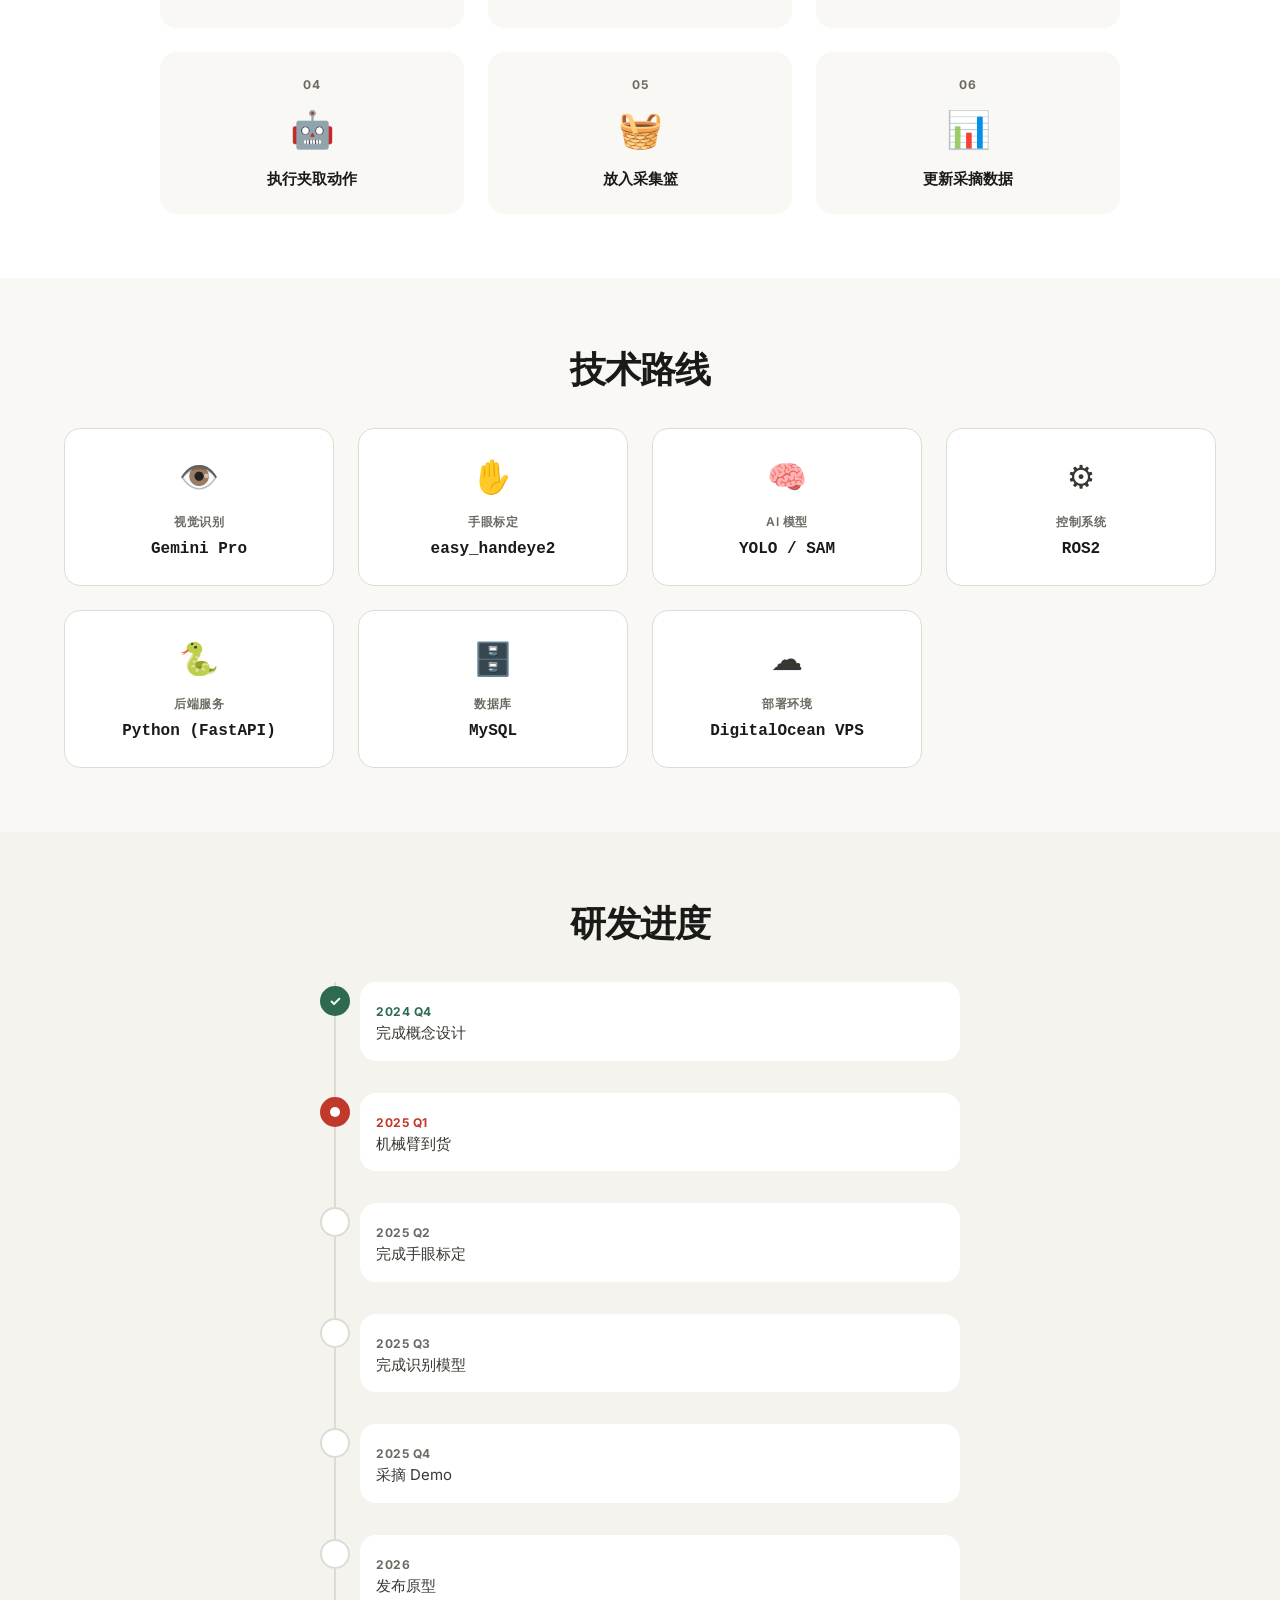
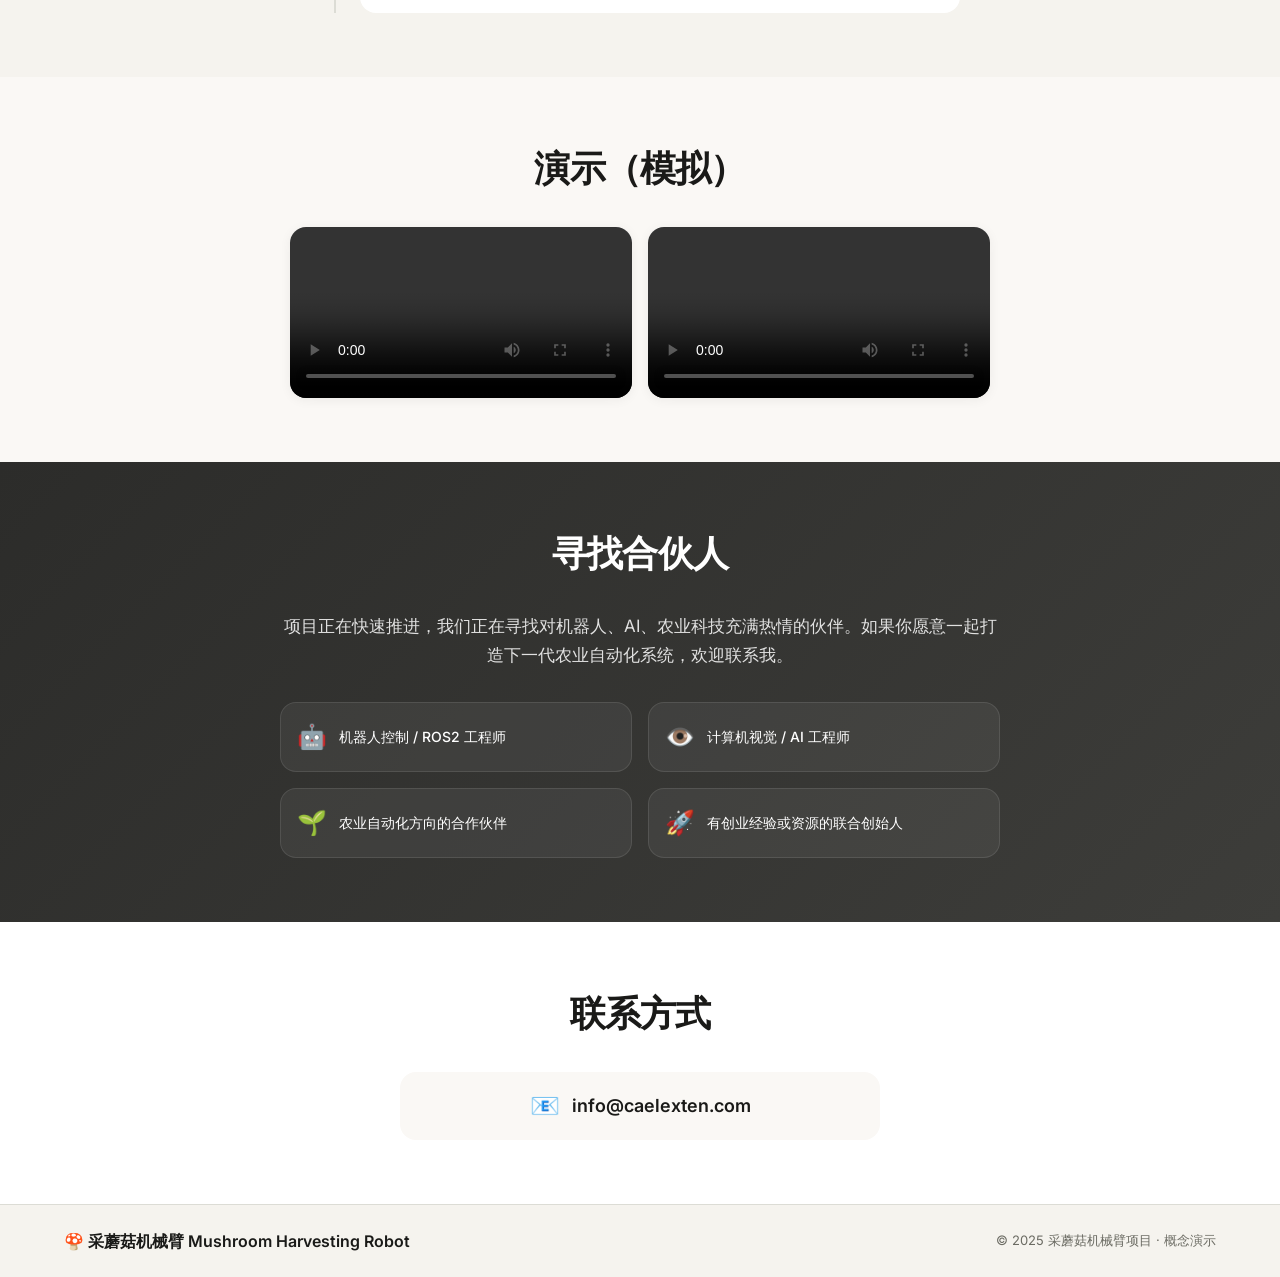
==== commit 9b133cee: "11111" ====
--- a/index.html
+++ b/index.html
@@ -6,14 +6,14 @@
   <meta name="robots" content="index, follow, max-image-preview:large, max-snippet:-1, max-video-preview:-1">
   <meta name="msvalidate.01" content="AE6132484C57C411E33B8E9FCBE9F2F6">
   <meta name="referrer" content="strict-origin-when-cross-origin">
-  
+  <link rel="stylesheet" href="style.css?v=20260510">
   
   <meta name="keywords" content="采蘑菇机械臂, 农业自动化, 智能采摘, 设施农业, 农业机器人, 蘑菇采摘机器人, 视觉识别, AI 农业, ROS2, mushroom harvesting robot, agricultural automation, smart farming, computer vision, FastAPI, MySQL">
   <meta name="theme-color" content="#c0392b">
   <meta name="color-scheme" content="light">
   <meta name="apple-mobile-web-app-title" content="采蘑菇机械臂">
   <meta name="application-name" content="Mushroom Harvesting Robot">
-  <title data-i18n="page.title">农业自动化智能采摘｜采蘑菇机械臂概念演示 | Mushroom Harvesting Robot</title>
+  <title data-i18n="page.title">农业自动化智能采摘｜采蘑菇机械臂概念演示 | Mushroom Harvesting Robot | Caelexten</title>
   <meta name="description" content="面向农业自动化的采蘑菇机械臂概念演示：融合视觉识别、AI 与 ROS2 机器人控制，展示设施农业智能蘑菇采摘的技术路线、工作流程与研发进度。">
   <meta property="og:locale" content="zh_CN">
   <meta property="og:locale:alternate" content="en_US">
@@ -69,16 +69,6 @@
   <link rel="preconnect" href="https://fonts.gstatic.com" crossorigin>
   <link href="https://fonts.googleapis.com/css2?family=Inter:wght@400;500;600;700&display=swap" rel="stylesheet">
   <link rel="stylesheet" href="css/style.css">
-
-  <title>Mushroom Harvesting Robot | AI Agricultural Automation | Caelexten</title>
-
-<meta name="description" content="Caelexten develops AI-driven mushroom harvesting robots. Integrating ROS2, YOLO, and Gemini Pro for precise, automated agricultural solutions in Ontario, Canada.">
-
-<meta name="keywords" content="Mushroom Harvesting Robot, Agricultural Automation, ROS2 Robotics, AI Farming Canada, Computer Vision Agriculture, YOLO Mushroom Detection">
-
-<meta name="geo.region" content="CA-ON" />
-<meta name="geo.placename" content="St. Catharines" />
-</head>
 <body>
 
   <!-- ===== Sticky Top Nav ===== -->
@@ -94,7 +84,9 @@
         <li><a href="#techstack" data-i18n="nav.techstack">技术路线</a></li>
         <li><a href="#timeline" data-i18n="nav.timeline">研发进度</a></li>
         <li><a href="#demo" data-i18n="nav.demo">演示</a></li>
-        <li><a href="#join" data-i18n="nav.join">加入我们</a></li>
+        <li><a href="blog/" data-i18n="nav.blog">博客</a></li>
+        <li><a href="team/" data-i18n="nav.team">团队</a></li>
+        <li><a href="media/" data-i18n="nav.media">媒体</a></li>
         <li><a href="#contact" data-i18n="nav.contact">联系</a></li>
       </ul>
       <div class="nav-right">
@@ -228,42 +220,42 @@
         <div class="timeline-item completed">
           <div class="tl-dot"></div>
           <div class="tl-content">
-            <div class="tl-date">2024 Q4</div>
+            <time class="tl-date">2024 Q4</time>
             <div class="tl-text" data-i18n="timeline.item1">完成概念设计</div>
           </div>
         </div>
         <div class="timeline-item active">
           <div class="tl-dot"></div>
           <div class="tl-content">
-            <div class="tl-date">2025 Q1</div>
+            <time class="tl-date">2025 Q1</time>
             <div class="tl-text" data-i18n="timeline.item2">机械臂到货</div>
           </div>
         </div>
         <div class="timeline-item">
           <div class="tl-dot"></div>
           <div class="tl-content">
-            <div class="tl-date">2025 Q2</div>
+            <time class="tl-date">2025 Q2</time>
             <div class="tl-text" data-i18n="timeline.item3">完成手眼标定</div>
           </div>
         </div>
         <div class="timeline-item">
           <div class="tl-dot"></div>
           <div class="tl-content">
-            <div class="tl-date">2025 Q3</div>
+            <time class="tl-date">2025 Q3</time>
             <div class="tl-text" data-i18n="timeline.item4">完成识别模型</div>
           </div>
         </div>
         <div class="timeline-item">
           <div class="tl-dot"></div>
           <div class="tl-content">
-            <div class="tl-date">2025 Q4</div>
+            <time class="tl-date">2025 Q4</time>
             <div class="tl-text" data-i18n="timeline.item5">采摘 Demo</div>
           </div>
         </div>
         <div class="timeline-item">
           <div class="tl-dot"></div>
           <div class="tl-content">
-            <div class="tl-date">2026</div>
+            <time class="tl-date">2026</time>
             <div class="tl-text" data-i18n="timeline.item6">发布原型</div>
           </div>
         </div>
@@ -276,14 +268,13 @@
     <div class="container">
       <h2 class="section-title" data-i18n="demo.title">演示（模拟）</h2>
       <div class="demo-container">
-        <div class="demo-placeholder">
-          <div class="demo-icon" role="img" data-i18n="demo.icon_alt" data-i18n-attr="aria-label">🎬</div>
-          <p class="demo-text" data-i18n="demo.p1">
-            机械臂尚未完成，目前展示的是采摘流程的概念模拟。
-          </p>
-          <p class="demo-text" data-i18n="demo.p2">
-            未来将替换为真实视频与数据展示。
-          </p>
+        <div class="demo-videos">
+          <video class="demo-video" controls playsinline preload="metadata" aria-label="采蘑菇机械臂工作演示视频 1">
+            <source src="images/demo-1.mp4" type="video/mp4">
+          </video>
+          <video class="demo-video" controls playsinline preload="metadata" aria-label="采蘑菇机械臂工作演示视频 2">
+            <source src="images/demo-2.mp4" type="video/mp4">
+          </video>
         </div>
       </div>
     </div>
--- a/css/style.css
+++ b/css/style.css
@@ -153,6 +153,14 @@
 }
 
 .nav-links a:hover::after {
+  transform: scaleX(1);
+}
+
+.nav-links a.active {
+  color: var(--color-primary);
+}
+
+.nav-links a.active::after {
   transform: scaleX(1);
 }
 
@@ -614,28 +622,17 @@
   margin: 0 auto;
 }
 
-.demo-placeholder {
+.demo-videos {
+  display: grid;
+  grid-template-columns: 1fr 1fr;
+  gap: var(--space-lg);
+}
+
+.demo-video {
+  width: 100%;
+  border-radius: var(--rounded-md);
   background: var(--color-canvas);
-  border: 2px dashed var(--color-hairline);
-  border-radius: var(--rounded-lg);
-  padding: var(--space-section) var(--space-xxl);
-  text-align: center;
-}
-
-.demo-icon {
-  font-size: 48px;
-  margin-bottom: var(--space-lg);
-}
-
-.demo-text {
-  font-size: 16px;
-  color: var(--color-mute);
-  line-height: 1.6;
-  margin-bottom: var(--space-md);
-}
-
-.demo-text:last-child {
-  margin-bottom: 0;
+  box-shadow: 0 2px 12px rgba(0,0,0,0.06);
 }
 
 /* ===== Join Us ===== */
@@ -769,7 +766,7 @@
 .workflow-step,
 .tech-card,
 .timeline-item,
-.demo-placeholder,
+.demo-video,
 .join-card,
 .contact-card {
   opacity: 0;
@@ -781,7 +778,7 @@
 .workflow-step.animate-in,
 .tech-card.animate-in,
 .timeline-item.animate-in,
-.demo-placeholder.animate-in,
+.demo-video.animate-in,
 .join-card.animate-in,
 .contact-card.animate-in {
   opacity: 1;
@@ -893,8 +890,8 @@
     grid-template-columns: 1fr 1fr;
   }
 
-  .demo-placeholder {
-    padding: var(--space-xxl) var(--space-lg);
+  .demo-videos {
+    grid-template-columns: 1fr;
   }
 
   .contact-email {
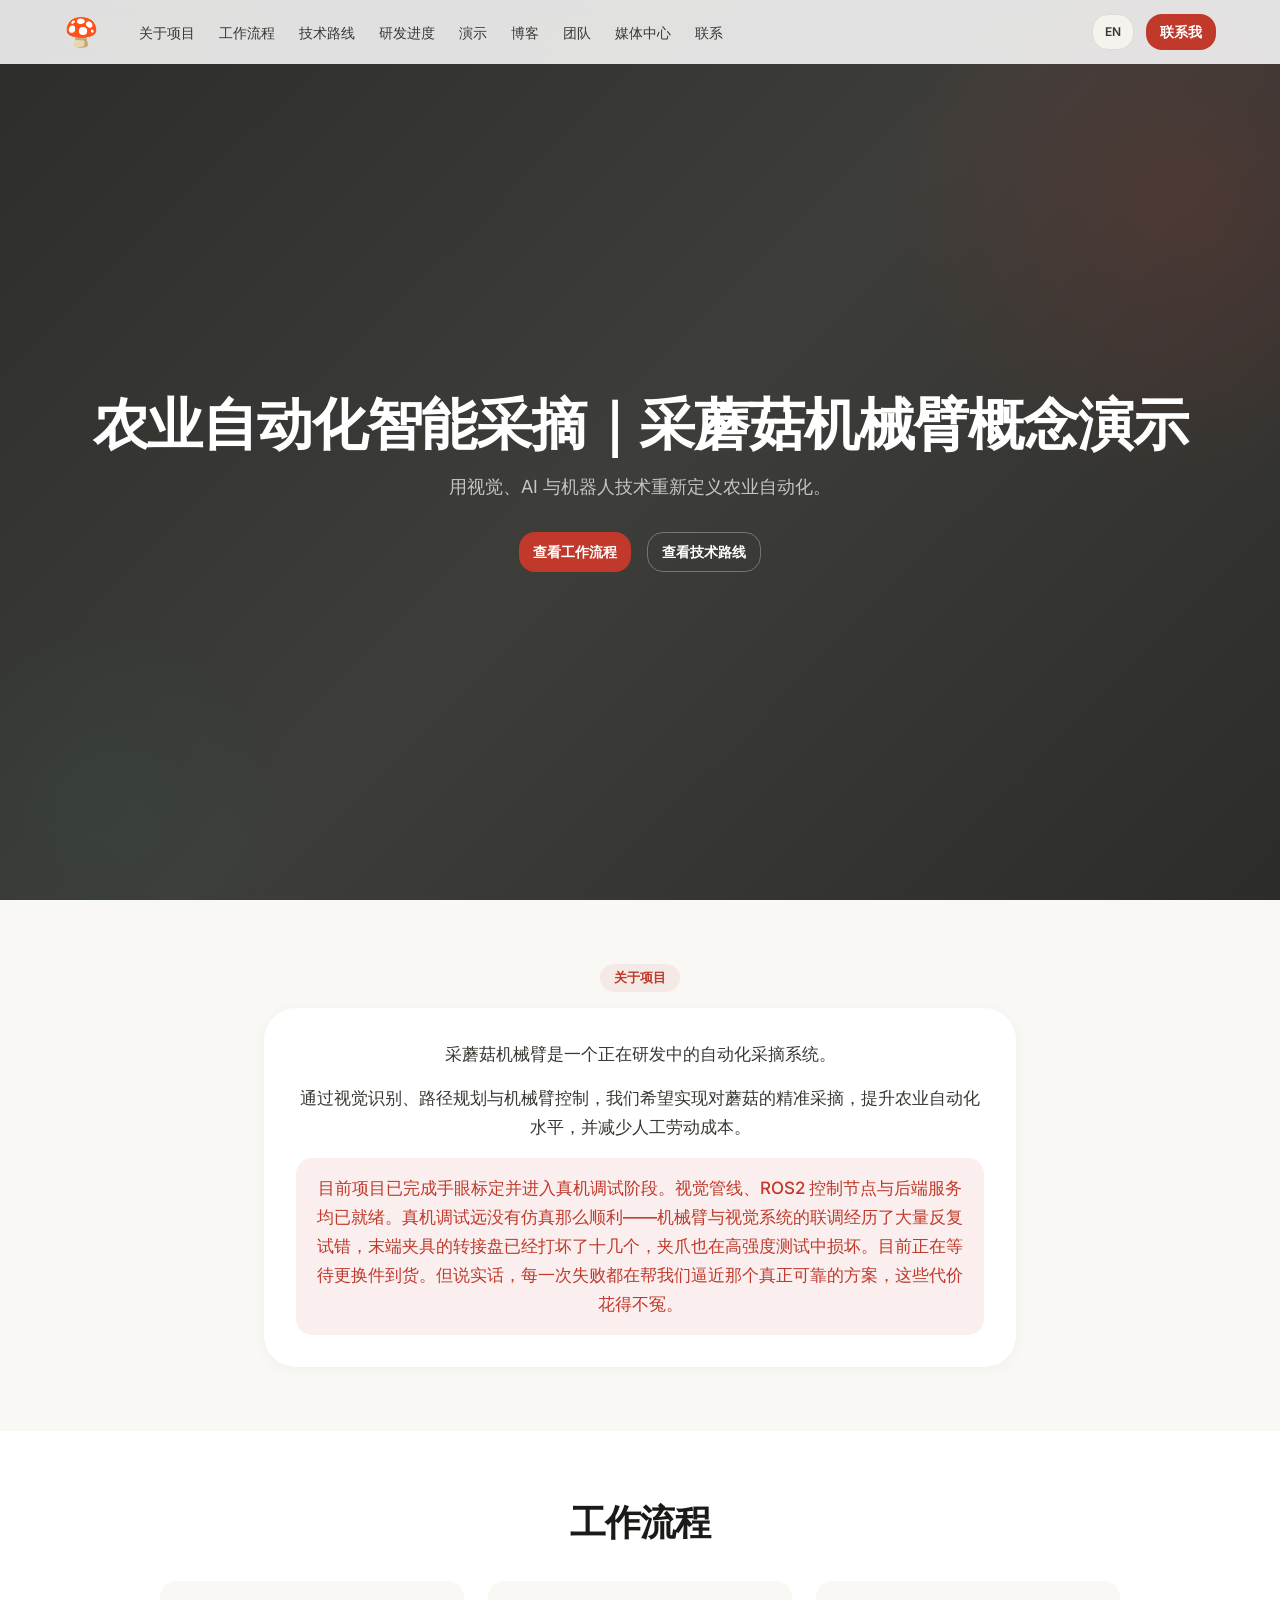
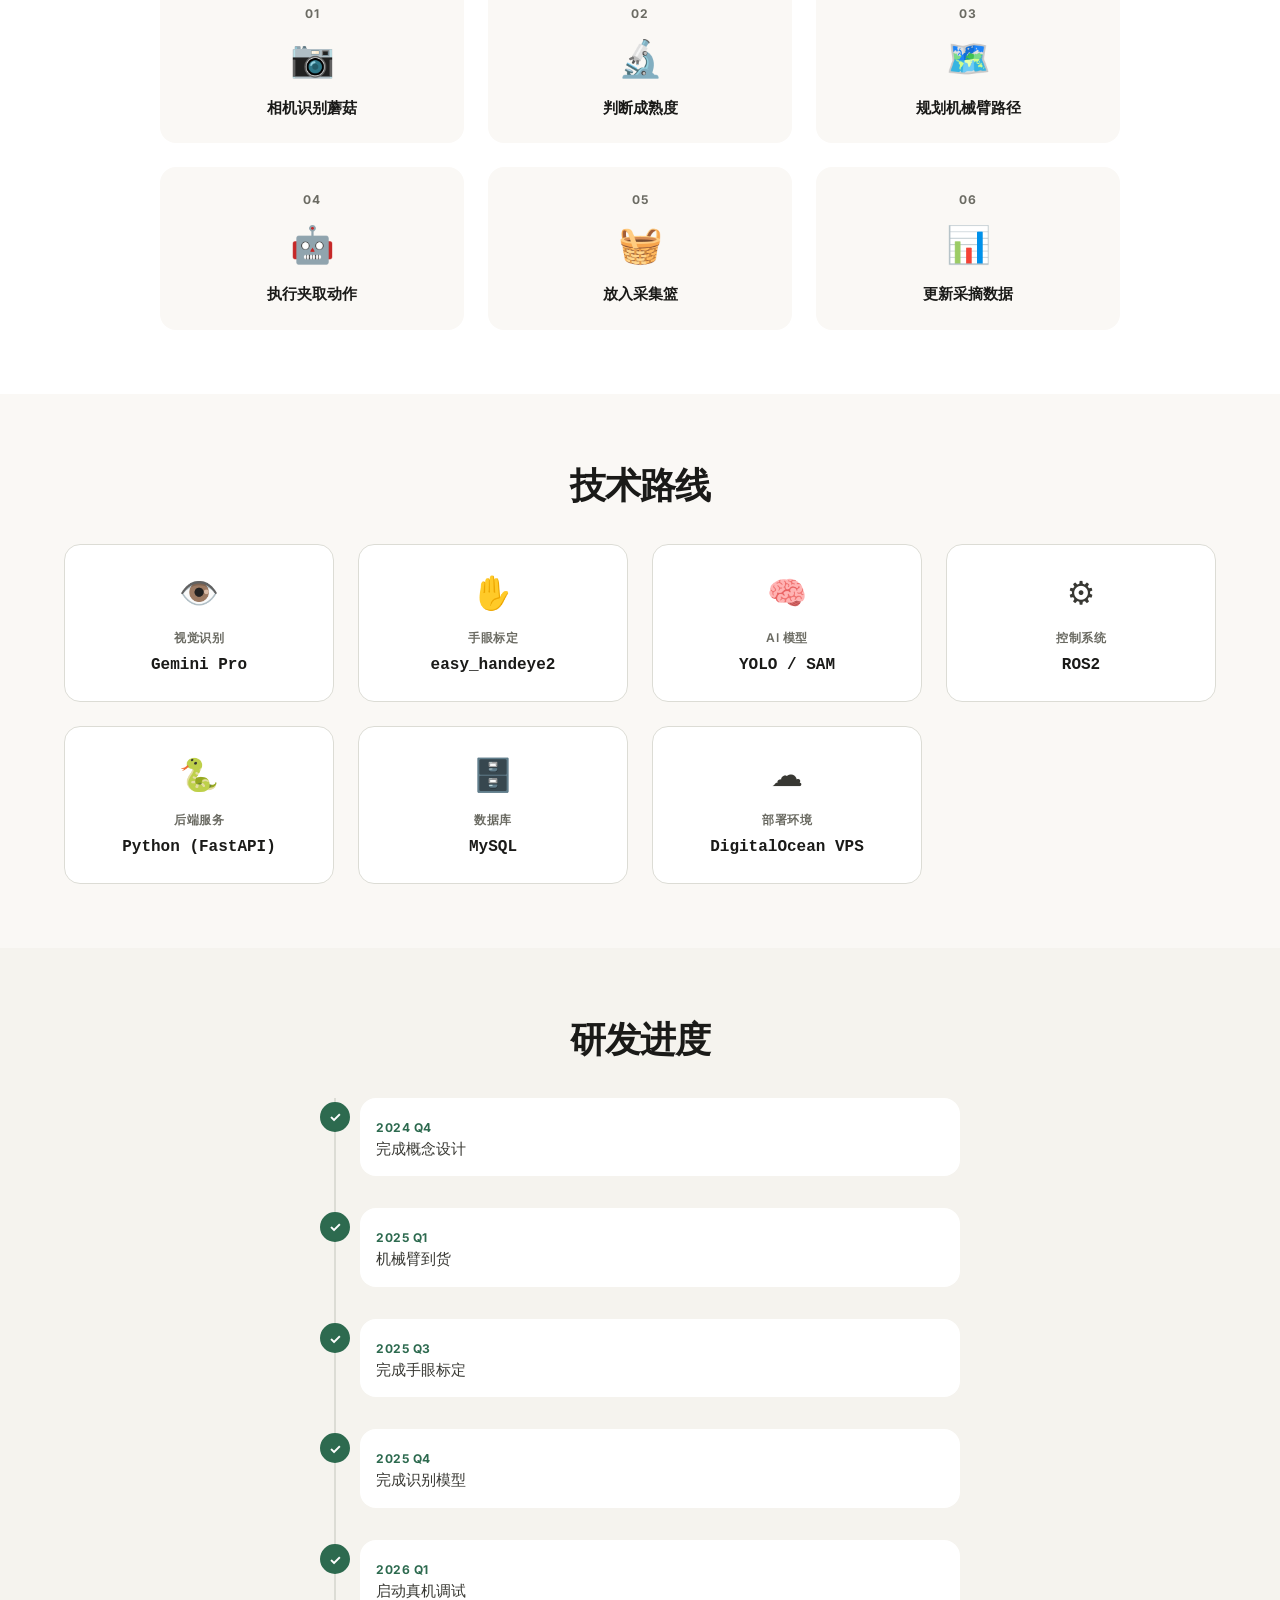
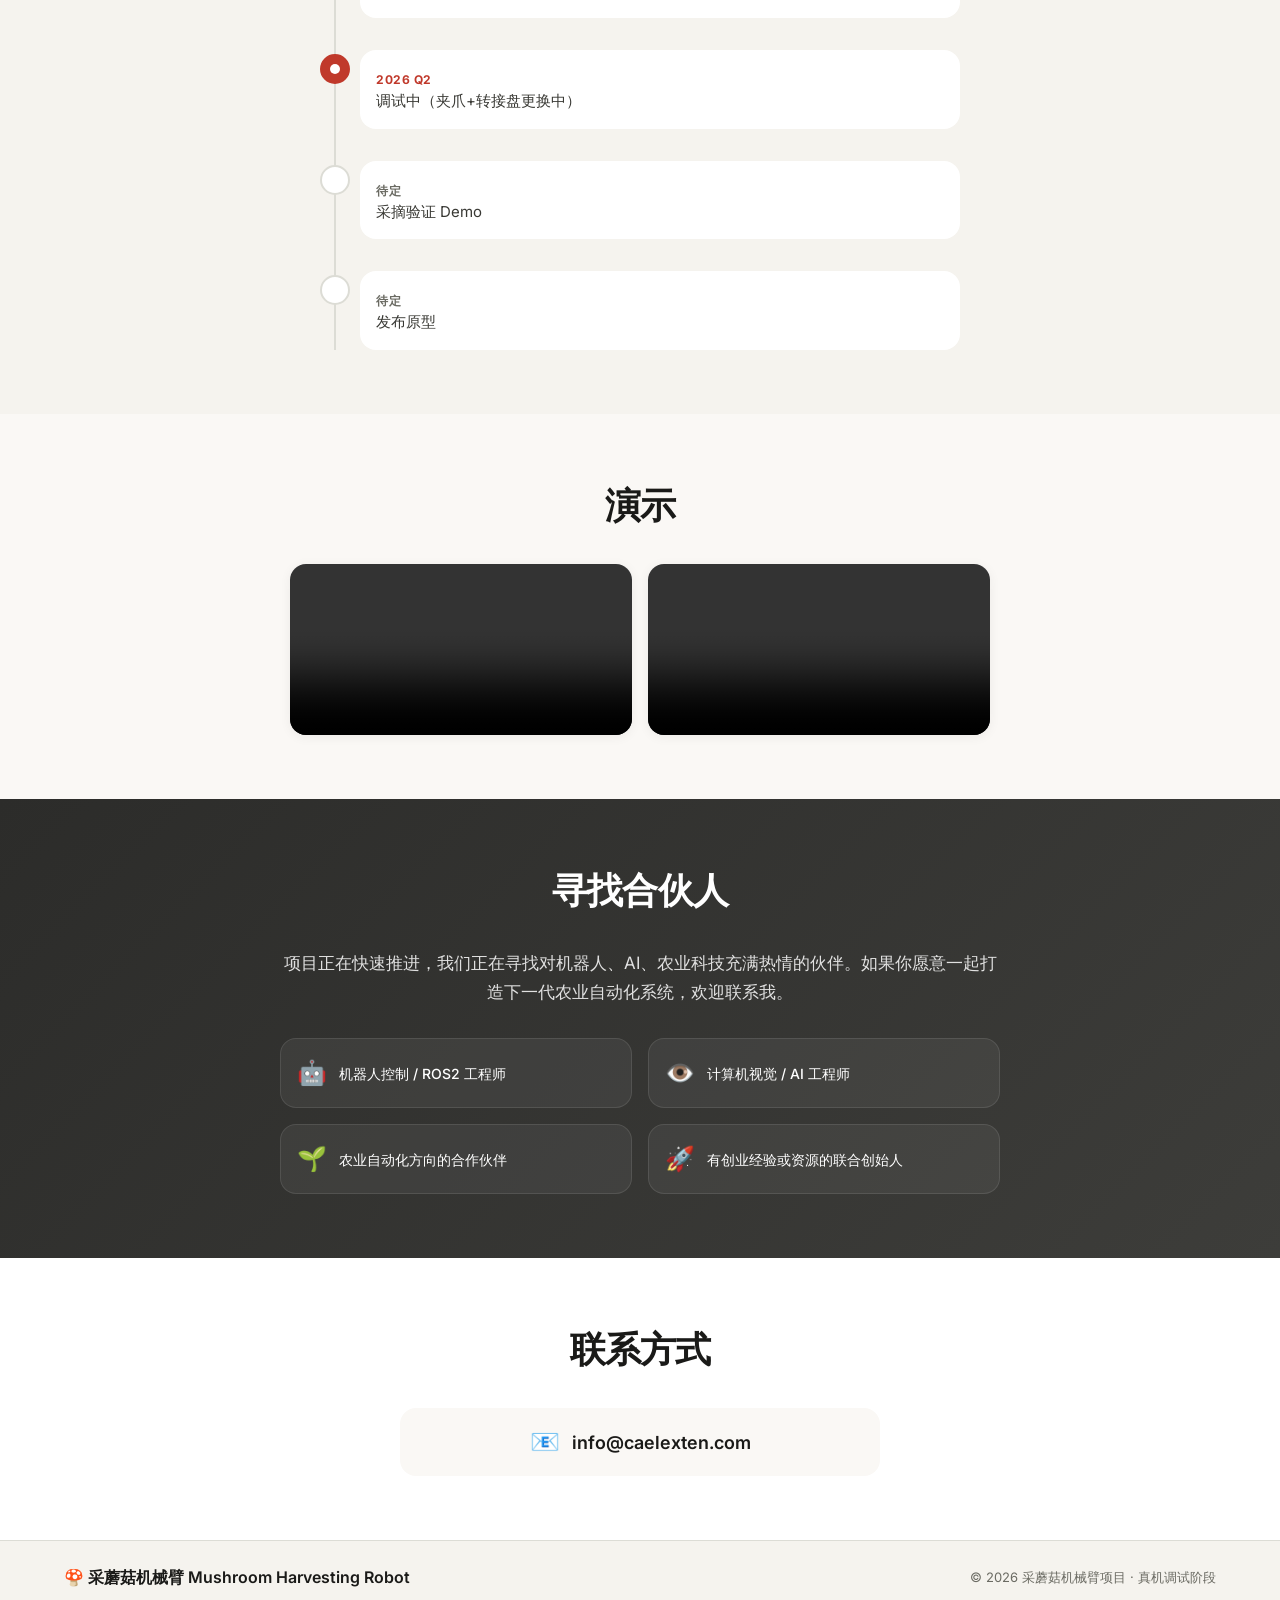
==== commit eaa30f1b: "更新研发进度：手眼标定+真机调试阶段，新增10张实拍图，更新中英文文案" ====
--- a/index.html
+++ b/index.html
@@ -123,7 +123,7 @@
           提升农业自动化水平，并减少人工劳动成本。
         </p>
         <p class="about-text about-text-highlight" data-i18n="about.p3">
-          目前项目处于概念阶段，机械臂尚未完成，但核心技术路线已明确。
+          目前项目已完成手眼标定并进入真机调试阶段。视觉管线、ROS2 控制节点与后端服务均已就绪。真机调试远没有仿真那么顺利——机械臂与视觉系统的联调经历了大量反复试错，末端夹具的转接盘已经打坏了十几个，夹爪也在高强度测试中损坏。目前正在等待更换件到货。但说实话，每一次失败都在帮我们逼近那个真正可靠的方案，这些代价花得不冤。
         </p>
       </div>
     </div>
@@ -224,39 +224,53 @@
             <div class="tl-text" data-i18n="timeline.item1">完成概念设计</div>
           </div>
         </div>
-        <div class="timeline-item active">
+        <div class="timeline-item completed">
           <div class="tl-dot"></div>
           <div class="tl-content">
             <time class="tl-date">2025 Q1</time>
             <div class="tl-text" data-i18n="timeline.item2">机械臂到货</div>
           </div>
         </div>
+        <div class="timeline-item completed">
+          <div class="tl-dot"></div>
+          <div class="tl-content">
+            <time class="tl-date">2025 Q3</time>
+            <div class="tl-text" data-i18n="timeline.item3">完成手眼标定</div>
+          </div>
+        </div>
+        <div class="timeline-item completed">
+          <div class="tl-dot"></div>
+          <div class="tl-content">
+            <time class="tl-date">2025 Q4</time>
+            <div class="tl-text" data-i18n="timeline.item4">完成识别模型</div>
+          </div>
+        </div>
+        <div class="timeline-item completed">
+          <div class="tl-dot"></div>
+          <div class="tl-content">
+            <time class="tl-date">2026 Q1</time>
+            <div class="tl-text" data-i18n="timeline.item5">启动真机调试</div>
+          </div>
+        </div>
+        <div class="timeline-item active">
+          <div class="tl-dot"></div>
+          <div class="tl-content">
+            <time class="tl-date">2026 Q2</time>
+            <div class="tl-text" data-i18n="timeline.item6">调试中（夹爪+转接盘更换中）</div>
+          </div>
+        </div>
         <div class="timeline-item">
           <div class="tl-dot"></div>
           <div class="tl-content">
-            <time class="tl-date">2025 Q2</time>
-            <div class="tl-text" data-i18n="timeline.item3">完成手眼标定</div>
+            <time class="tl-date">待定</time>
+            <div class="tl-text" data-i18n="timeline.item7">采摘验证 Demo</div>
           </div>
         </div>
         <div class="timeline-item">
           <div class="tl-dot"></div>
           <div class="tl-content">
-            <time class="tl-date">2025 Q3</time>
-            <div class="tl-text" data-i18n="timeline.item4">完成识别模型</div>
-          </div>
-        </div>
-        <div class="timeline-item">
-          <div class="tl-dot"></div>
-          <div class="tl-content">
-            <time class="tl-date">2025 Q4</time>
-            <div class="tl-text" data-i18n="timeline.item5">采摘 Demo</div>
-          </div>
-        </div>
-        <div class="timeline-item">
-          <div class="tl-dot"></div>
-          <div class="tl-content">
-            <time class="tl-date">2026</time>
-            <div class="tl-text" data-i18n="timeline.item6">发布原型</div>
+            <time class="tl-date">待定</time>
+            <div class="tl-text" data-i18n="timeline.item8">发布原型</div>
           </div>
         </div>
       </div>
@@ -266,13 +280,13 @@
   <!-- ===== Demo Section ===== -->
   <section class="section section-demo" id="demo">
     <div class="container">
-      <h2 class="section-title" data-i18n="demo.title">演示（模拟）</h2>
+      <h2 class="section-title" data-i18n="demo.title">演示</h2>
       <div class="demo-container">
         <div class="demo-videos">
-          <video class="demo-video" controls playsinline preload="metadata" aria-label="采蘑菇机械臂工作演示视频 1">
+          <video class="demo-video" controls playsinline preload="metadata" aria-label="采蘑菇机械臂真机调试视频 1">
             <source src="images/demo-1.mp4" type="video/mp4">
           </video>
-          <video class="demo-video" controls playsinline preload="metadata" aria-label="采蘑菇机械臂工作演示视频 2">
+          <video class="demo-video" controls playsinline preload="metadata" aria-label="采蘑菇机械臂真机调试视频 2">
             <source src="images/demo-2.mp4" type="video/mp4">
           </video>
         </div>
@@ -331,13 +345,13 @@
       <div class="footer-inner">
         <div class="footer-brand"><span class="footer-brand-mark" aria-hidden="true">🍄</span> <span data-i18n="footer.brand">Mushroom Harvesting Robot</span></div>
         <div class="footer-copy" data-i18n="footer.copy">
-          © 2025 采蘑菇机械臂项目 · 概念演示
+          © 2026 采蘑菇机械臂项目 · 真机调试阶段
         </div>
       </div>
     </div>
   </footer>
 
-  <script src="js/translations.js"></script>
-  <script src="js/main.js"></script>
+  <script src="js/translations.js?v=20260515"></script>
+  <script src="js/main.js?v=20260515"></script>
 </body>
 </html>
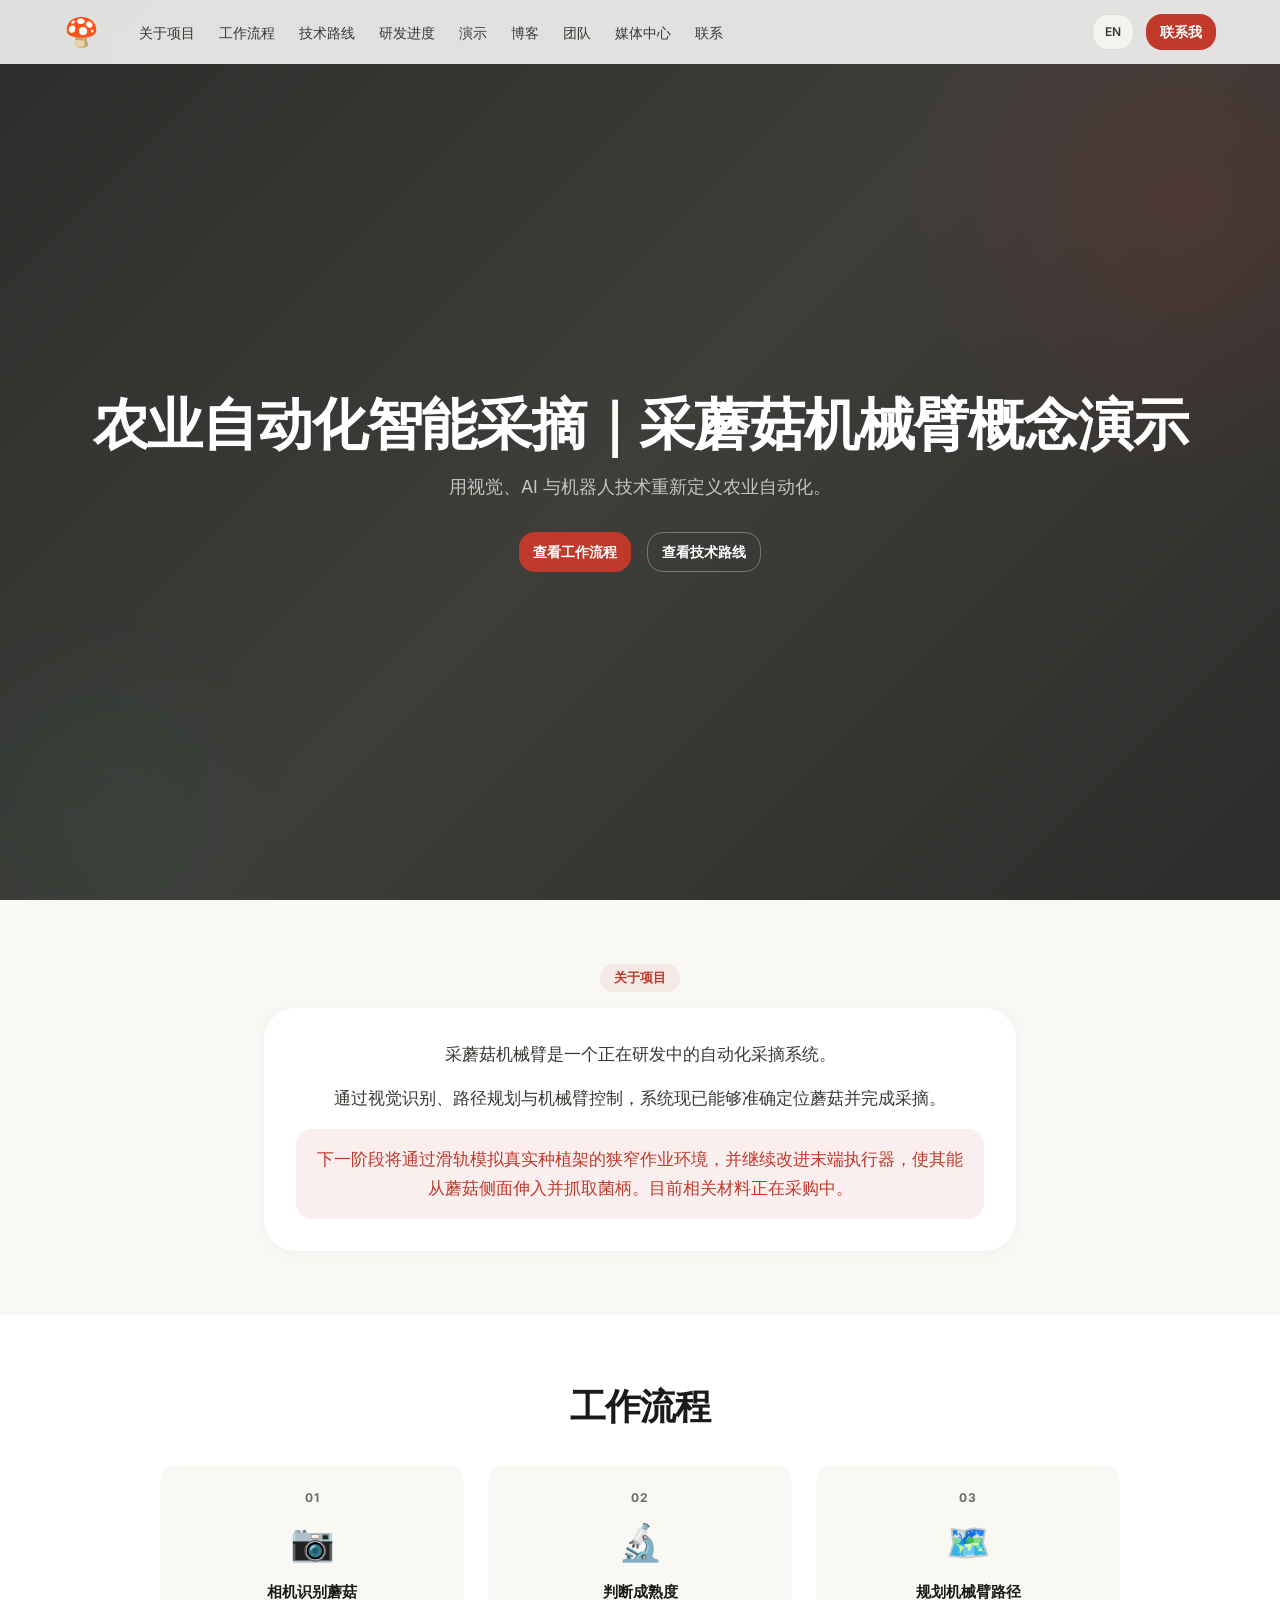
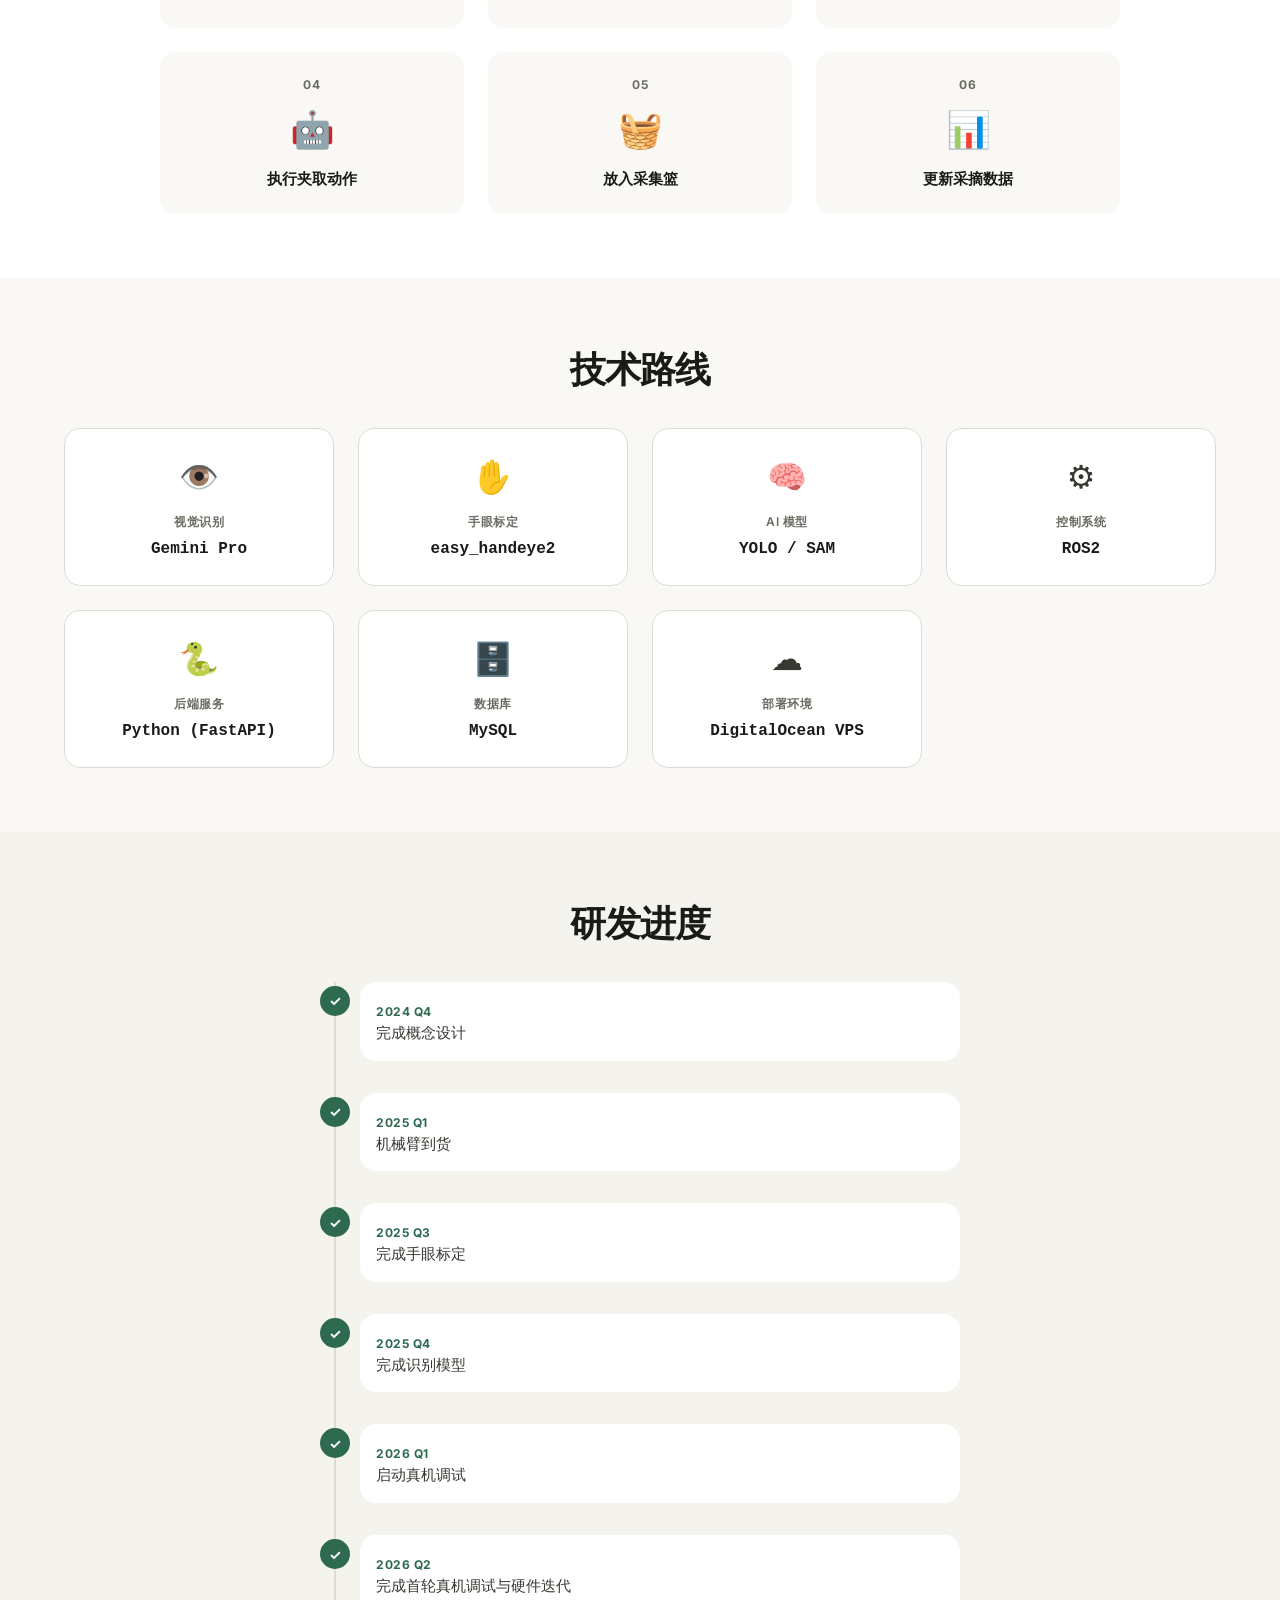
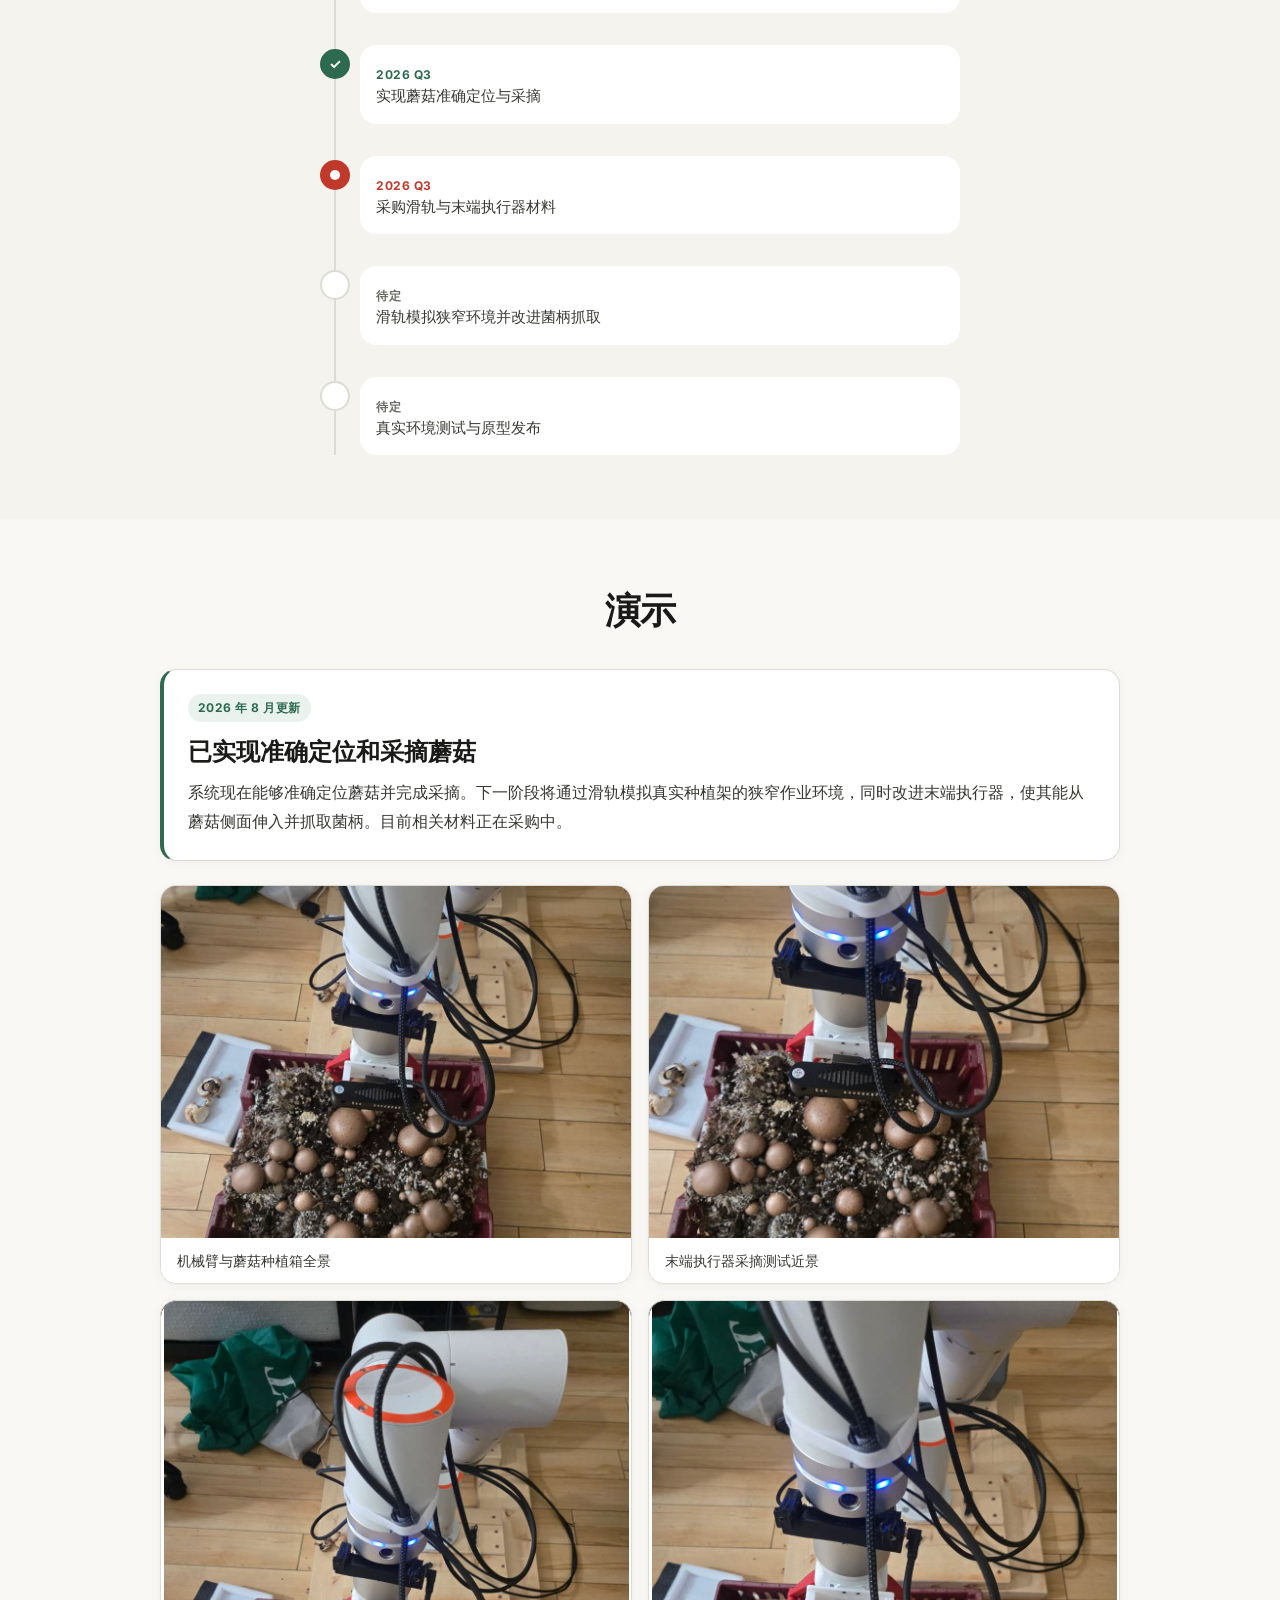
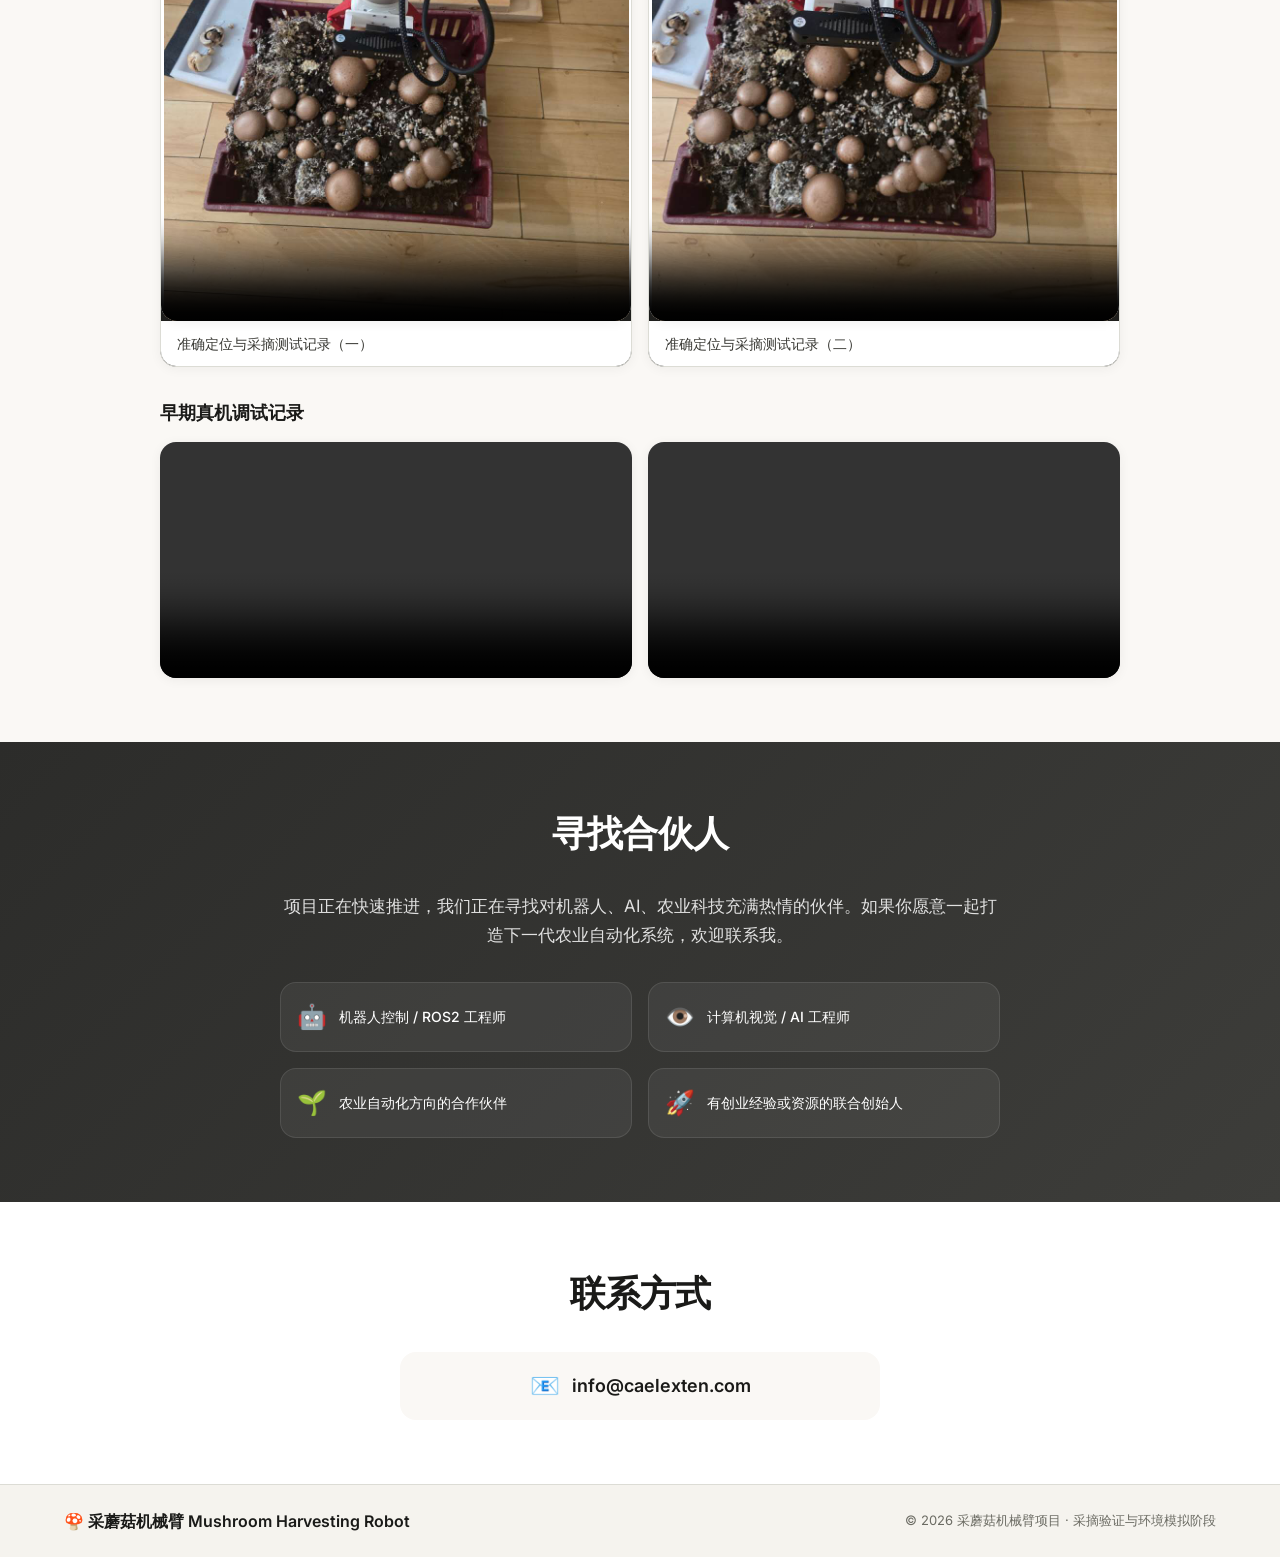
==== commit 2b7a9eaf: "Update mushroom harvesting progress" ====
--- a/index.html
+++ b/index.html
@@ -68,7 +68,7 @@
   <link rel="preconnect" href="https://fonts.googleapis.com">
   <link rel="preconnect" href="https://fonts.gstatic.com" crossorigin>
   <link href="https://fonts.googleapis.com/css2?family=Inter:wght@400;500;600;700&display=swap" rel="stylesheet">
-  <link rel="stylesheet" href="css/style.css">
+  <link rel="stylesheet" href="css/style.css?v=20260814">
 <body>
 
   <!-- ===== Sticky Top Nav ===== -->
@@ -119,11 +119,10 @@
           采蘑菇机械臂是一个正在研发中的自动化采摘系统。
         </p>
         <p class="about-text" data-i18n="about.p2">
-          通过视觉识别、路径规划与机械臂控制，我们希望实现对蘑菇的精准采摘，
-          提升农业自动化水平，并减少人工劳动成本。
+          通过视觉识别、路径规划与机械臂控制，系统现已能够准确定位蘑菇并完成采摘。
         </p>
         <p class="about-text about-text-highlight" data-i18n="about.p3">
-          目前项目已完成手眼标定并进入真机调试阶段。视觉管线、ROS2 控制节点与后端服务均已就绪。真机调试远没有仿真那么顺利——机械臂与视觉系统的联调经历了大量反复试错，末端夹具的转接盘已经打坏了十几个，夹爪也在高强度测试中损坏。目前正在等待更换件到货。但说实话，每一次失败都在帮我们逼近那个真正可靠的方案，这些代价花得不冤。
+          下一阶段将通过滑轨模拟真实种植架的狭窄作业环境，并继续改进末端执行器，使其能从蘑菇侧面伸入并抓取菌柄。目前相关材料正在采购中。
         </p>
       </div>
     </div>
@@ -252,25 +251,39 @@
             <div class="tl-text" data-i18n="timeline.item5">启动真机调试</div>
           </div>
         </div>
+        <div class="timeline-item completed">
+          <div class="tl-dot"></div>
+          <div class="tl-content">
+            <time class="tl-date">2026 Q2</time>
+            <div class="tl-text" data-i18n="timeline.item6">完成首轮真机调试与硬件迭代</div>
+          </div>
+        </div>
+        <div class="timeline-item completed">
+          <div class="tl-dot"></div>
+          <div class="tl-content">
+            <time class="tl-date">2026 Q3</time>
+            <div class="tl-text" data-i18n="timeline.item7">实现蘑菇准确定位与采摘</div>
+          </div>
+        </div>
         <div class="timeline-item active">
           <div class="tl-dot"></div>
           <div class="tl-content">
-            <time class="tl-date">2026 Q2</time>
-            <div class="tl-text" data-i18n="timeline.item6">调试中（夹爪+转接盘更换中）</div>
+            <time class="tl-date">2026 Q3</time>
+            <div class="tl-text" data-i18n="timeline.item8">采购滑轨与末端执行器材料</div>
           </div>
         </div>
         <div class="timeline-item">
           <div class="tl-dot"></div>
           <div class="tl-content">
-            <time class="tl-date">待定</time>
-            <div class="tl-text" data-i18n="timeline.item7">采摘验证 Demo</div>
+            <time class="tl-date" data-i18n="timeline.tbd">待定</time>
+            <div class="tl-text" data-i18n="timeline.item9">滑轨模拟狭窄环境并改进菌柄抓取</div>
           </div>
         </div>
         <div class="timeline-item">
           <div class="tl-dot"></div>
           <div class="tl-content">
-            <time class="tl-date">待定</time>
-            <div class="tl-text" data-i18n="timeline.item8">发布原型</div>
+            <time class="tl-date" data-i18n="timeline.tbd">待定</time>
+            <div class="tl-text" data-i18n="timeline.item10">真实环境测试与原型发布</div>
           </div>
         </div>
       </div>
@@ -282,6 +295,34 @@
     <div class="container">
       <h2 class="section-title" data-i18n="demo.title">演示</h2>
       <div class="demo-container">
+        <div class="progress-update">
+          <span class="progress-badge" data-i18n="demo.update_badge">2026 年 8 月更新</span>
+          <h3 data-i18n="demo.update_title">已实现准确定位和采摘蘑菇</h3>
+          <p data-i18n="demo.update_summary">系统现在能够准确定位蘑菇并完成采摘。下一阶段将通过滑轨模拟真实种植架的狭窄作业环境，同时改进末端执行器，使其能从蘑菇侧面伸入并抓取菌柄。目前相关材料正在采购中。</p>
+        </div>
+        <div class="demo-media-grid">
+          <figure class="demo-media-card">
+            <img class="demo-photo" src="images/progress-harvest-overview.jpg" alt="机械臂在蘑菇种植箱上进行定位与采摘测试" loading="lazy" data-i18n="demo.photo1_alt" data-i18n-attr="alt">
+            <figcaption data-i18n="demo.photo1_caption">机械臂与蘑菇种植箱全景</figcaption>
+          </figure>
+          <figure class="demo-media-card">
+            <img class="demo-photo" src="images/progress-harvest-closeup.jpg" alt="机械臂末端执行器接近蘑菇进行采摘测试" loading="lazy" data-i18n="demo.photo2_alt" data-i18n-attr="alt">
+            <figcaption data-i18n="demo.photo2_caption">末端执行器采摘测试近景</figcaption>
+          </figure>
+          <figure class="demo-media-card demo-media-card-video">
+            <video class="demo-video demo-video-vertical" controls playsinline preload="metadata" poster="images/progress-harvest-overview.jpg" aria-label="蘑菇准确定位与采摘测试视频一" data-i18n="demo.video1_alt" data-i18n-attr="aria-label">
+              <source src="images/progress-harvest-demo-1.mp4" type="video/mp4">
+            </video>
+            <figcaption data-i18n="demo.video1_caption">准确定位与采摘测试记录（一）</figcaption>
+          </figure>
+          <figure class="demo-media-card demo-media-card-video">
+            <video class="demo-video demo-video-vertical" controls playsinline preload="metadata" poster="images/progress-harvest-closeup.jpg" aria-label="蘑菇准确定位与采摘测试视频二" data-i18n="demo.video2_alt" data-i18n-attr="aria-label">
+              <source src="images/progress-harvest-demo-2.mp4" type="video/mp4">
+            </video>
+            <figcaption data-i18n="demo.video2_caption">准确定位与采摘测试记录（二）</figcaption>
+          </figure>
+        </div>
+        <h3 class="demo-subtitle" data-i18n="demo.earlier_title">早期真机调试记录</h3>
         <div class="demo-videos">
           <video class="demo-video" controls playsinline preload="metadata" aria-label="采蘑菇机械臂真机调试视频 1">
             <source src="images/demo-1.mp4" type="video/mp4">
@@ -345,13 +386,13 @@
       <div class="footer-inner">
         <div class="footer-brand"><span class="footer-brand-mark" aria-hidden="true">🍄</span> <span data-i18n="footer.brand">Mushroom Harvesting Robot</span></div>
         <div class="footer-copy" data-i18n="footer.copy">
-          © 2026 采蘑菇机械臂项目 · 真机调试阶段
+          © 2026 采蘑菇机械臂项目 · 采摘验证与环境模拟阶段
         </div>
       </div>
     </div>
   </footer>
 
-  <script src="js/translations.js?v=20260515"></script>
-  <script src="js/main.js?v=20260515"></script>
+  <script src="js/translations.js?v=20260814"></script>
+  <script src="js/main.js?v=20260814"></script>
 </body>
-</html>+</html>
--- a/css/style.css
+++ b/css/style.css
@@ -618,8 +618,92 @@
 }
 
 .demo-container {
-  max-width: 700px;
+  max-width: 960px;
   margin: 0 auto;
+}
+
+.progress-update {
+  background: var(--color-canvas);
+  border: 1px solid var(--color-hairline);
+  border-left: 4px solid var(--color-success);
+  border-radius: var(--rounded-md);
+  padding: var(--space-xl);
+  margin-bottom: var(--space-xl);
+  box-shadow: 0 2px 12px rgba(0,0,0,0.04);
+}
+
+.progress-badge {
+  display: inline-flex;
+  padding: 5px 10px;
+  margin-bottom: var(--space-md);
+  border-radius: 999px;
+  background: rgba(47, 125, 78, 0.1);
+  color: var(--color-success);
+  font-size: 12px;
+  font-weight: 700;
+  letter-spacing: 0.04em;
+}
+
+.progress-update h3 {
+  margin: 0 0 var(--space-sm);
+  color: var(--color-ink);
+  font-size: 24px;
+}
+
+.progress-update p {
+  margin: 0;
+  color: var(--color-body);
+  line-height: 1.8;
+}
+
+.demo-media-grid {
+  display: grid;
+  grid-template-columns: repeat(2, minmax(0, 1fr));
+  gap: var(--space-lg);
+}
+
+.demo-media-card {
+  margin: 0;
+  overflow: hidden;
+  background: var(--color-canvas);
+  border: 1px solid var(--color-hairline);
+  border-radius: var(--rounded-md);
+  box-shadow: 0 2px 12px rgba(0,0,0,0.05);
+}
+
+.demo-photo {
+  display: block;
+  width: 100%;
+  aspect-ratio: 4 / 3;
+  object-fit: cover;
+}
+
+.demo-media-card-video {
+  display: flex;
+  flex-direction: column;
+  align-items: center;
+  background: #1f1f1d;
+}
+
+.demo-media-card figcaption {
+  width: 100%;
+  padding: var(--space-md) var(--space-lg);
+  background: var(--color-canvas);
+  color: var(--color-body);
+  font-size: 14px;
+}
+
+.demo-video-vertical {
+  max-height: 620px;
+  aspect-ratio: 9 / 16;
+  object-fit: contain;
+  box-shadow: none;
+}
+
+.demo-subtitle {
+  margin: var(--space-xxl) 0 var(--space-lg);
+  color: var(--color-ink);
+  font-size: 18px;
 }
 
 .demo-videos {
@@ -766,6 +850,8 @@
 .workflow-step,
 .tech-card,
 .timeline-item,
+.progress-update,
+.demo-media-card,
 .demo-video,
 .join-card,
 .contact-card {
@@ -778,6 +864,8 @@
 .workflow-step.animate-in,
 .tech-card.animate-in,
 .timeline-item.animate-in,
+.progress-update.animate-in,
+.demo-media-card.animate-in,
 .demo-video.animate-in,
 .join-card.animate-in,
 .contact-card.animate-in {
@@ -862,6 +950,10 @@
     grid-template-columns: 1fr;
   }
 
+  .demo-media-grid {
+    grid-template-columns: 1fr;
+  }
+
   .about-card {
     padding: var(--space-xl);
   }
@@ -897,4 +989,4 @@
   .contact-email {
     font-size: 15px;
   }
-}+}
